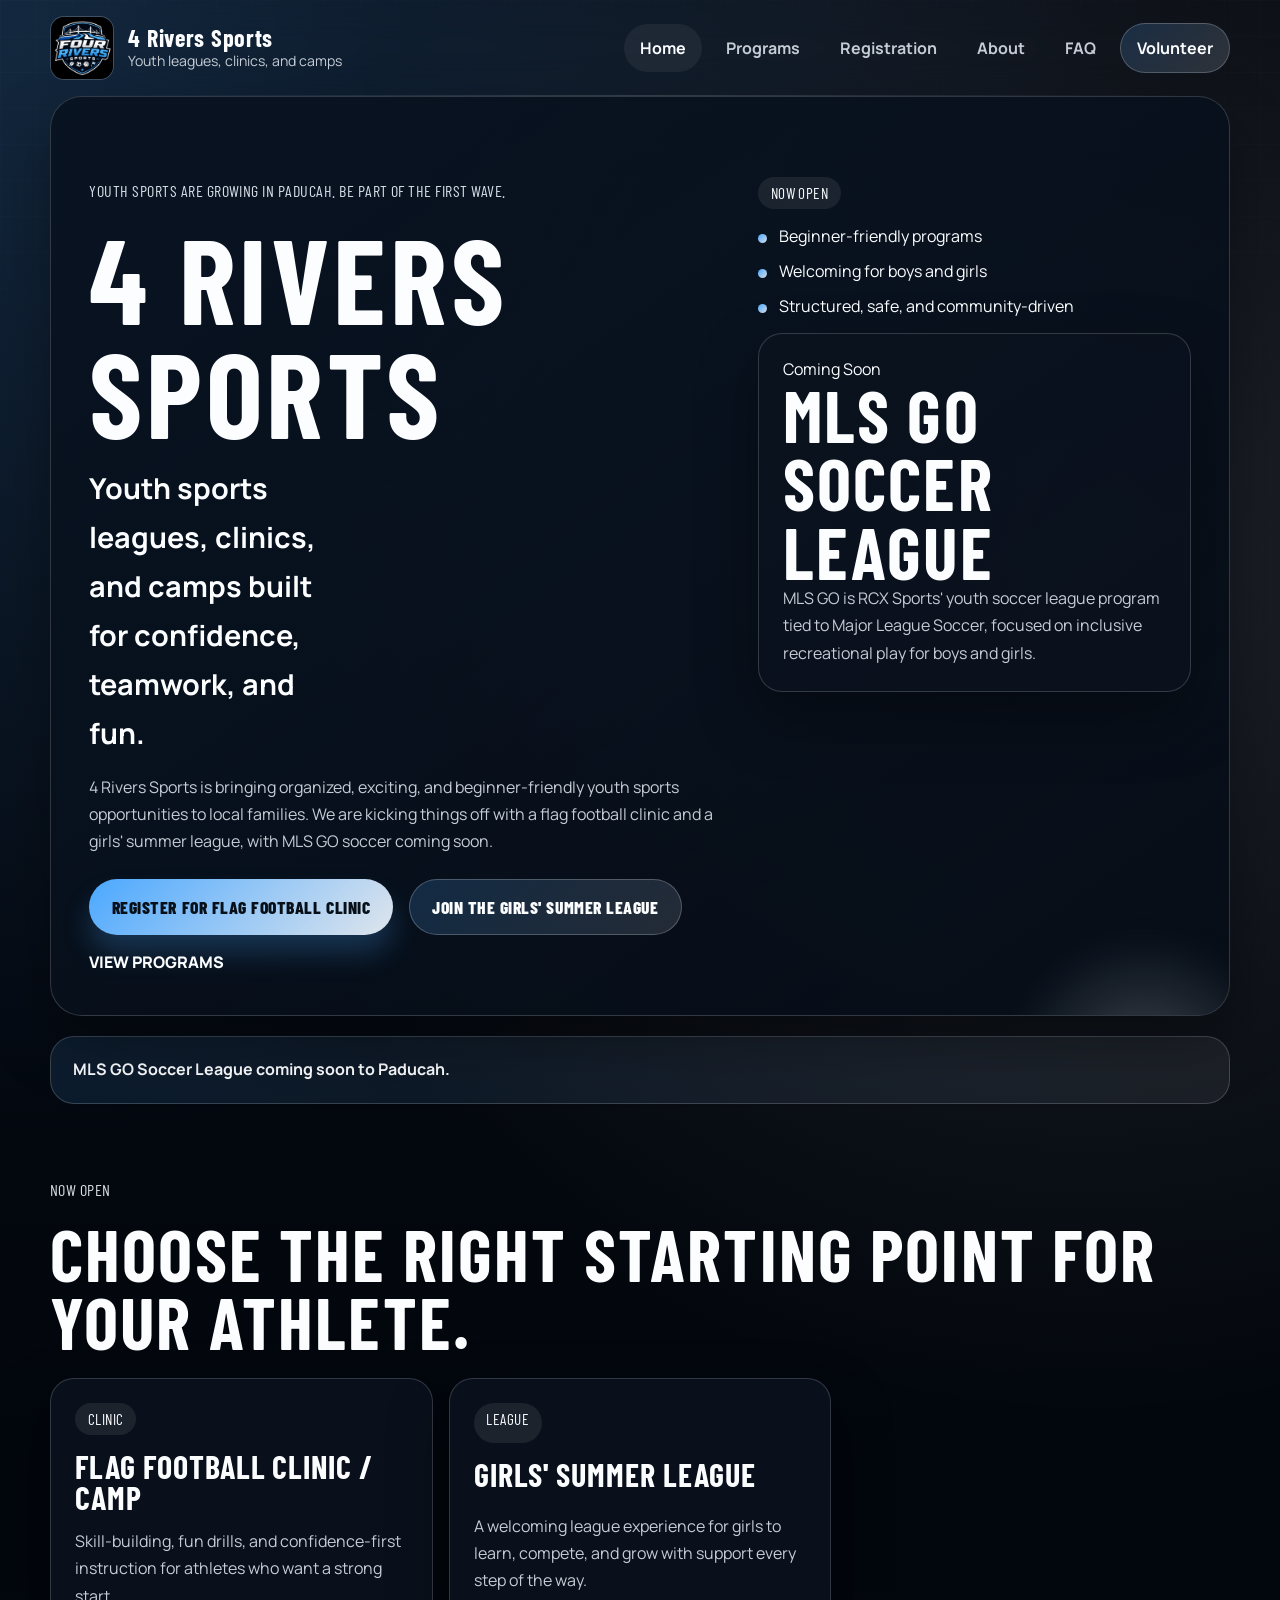
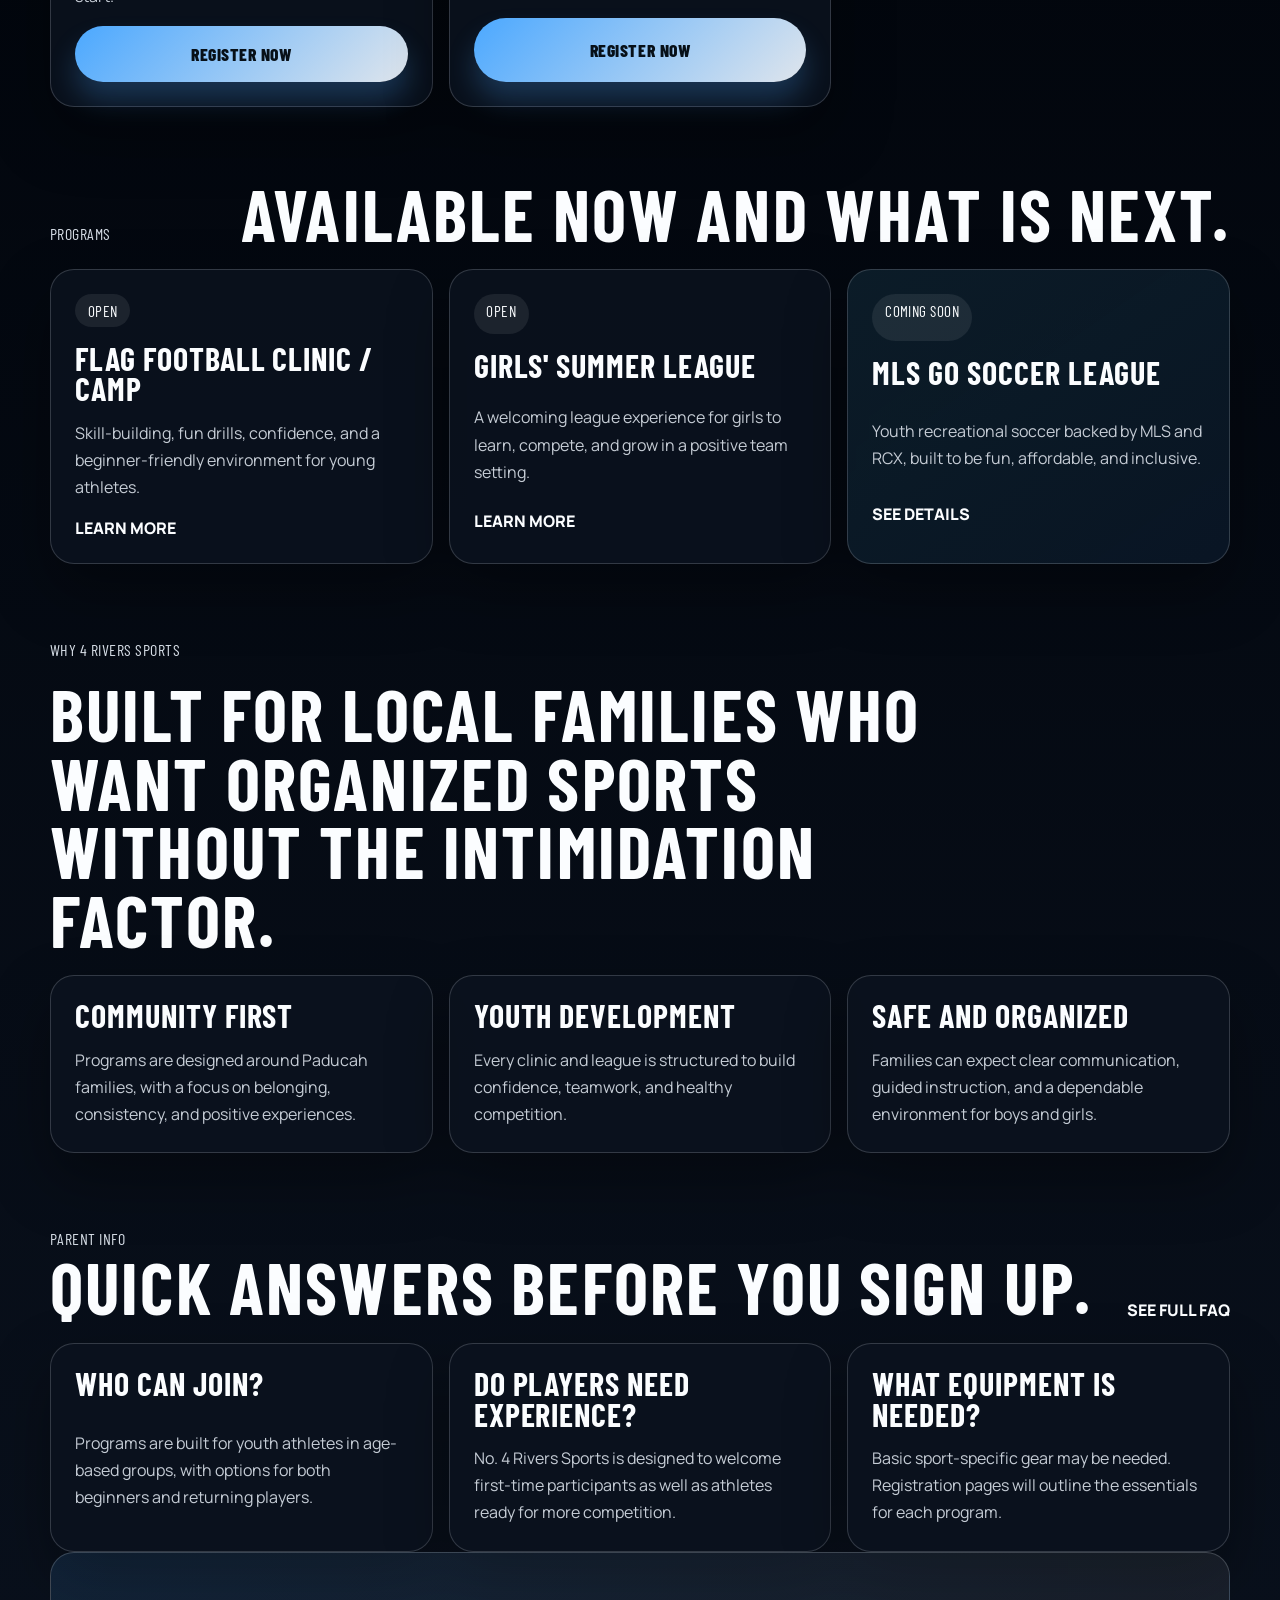
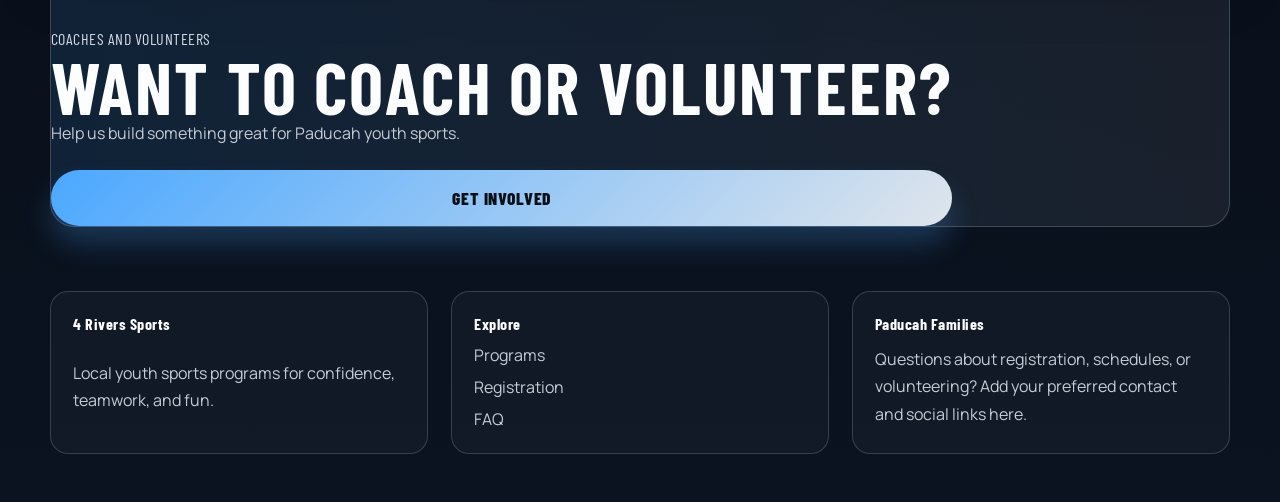
==== index.html @ c08216eb "Add initial website structure and styles for 4 Rivers Sports - Create styles.css for global styles a" ====
<!DOCTYPE html>
<html lang="en">
<head>
  <meta charset="UTF-8">
  <meta name="viewport" content="width=device-width, initial-scale=1.0">
  <title>4 Rivers Sports | Youth Leagues, Clinics, and Camps</title>
  <meta
    name="description"
    content="4 Rivers Sports offers beginner-friendly youth leagues, clinics, and camps focused on confidence, teamwork, and fun."
  >
  <link rel="preconnect" href="https://fonts.googleapis.com">
  <link rel="preconnect" href="https://fonts.gstatic.com" crossorigin>
  <link href="https://fonts.googleapis.com/css2?family=Barlow+Condensed:wght@600;700;800&family=Manrope:wght@400;500;600;700;800&display=swap" rel="stylesheet">
  <link rel="stylesheet" href="assets/styles.css">
</head>
<body>
  <div class="site-shell">
    <header class="site-header">
      <a class="brand" href="index.html">
        <span class="brand-mark">
          <img class="brand-logo" src="images/logo.png" alt="4 Rivers Sports logo">
        </span>
        <span class="brand-text">
          <strong>4 Rivers Sports</strong>
          <span>Youth leagues, clinics, and camps</span>
        </span>
      </a>
      <button class="menu-toggle" type="button" aria-expanded="false" aria-controls="site-nav">
        Menu
      </button>
      <nav class="site-nav" id="site-nav">
        <a href="index.html" aria-current="page">Home</a>
        <a href="programs.html">Programs</a>
        <a href="registration.html">Registration</a>
        <a href="about.html">About</a>
        <a href="faq.html">FAQ</a>
        <a href="volunteers.html" class="nav-cta">Volunteer</a>
      </nav>
    </header>

    <main>
      <section class="hero-section">
        <div class="hero-copy">
          <p class="eyebrow">Youth sports are growing in Paducah. Be part of the first wave.</p>
          <h1>4 Rivers Sports</h1>
          <p class="hero-lead">Youth sports leagues, clinics, and camps built for confidence, teamwork, and fun.</p>
          <p>
            4 Rivers Sports is bringing organized, exciting, and beginner-friendly youth sports opportunities to local families.
            We are kicking things off with a flag football clinic and a girls' summer league, with MLS GO soccer coming soon.
          </p>
          <div class="hero-actions">
            <a class="button button-primary" href="registration.html#flag-football">Register for Flag Football Clinic</a>
            <a class="button button-secondary" href="registration.html#girls-summer">Join the Girls' Summer League</a>
          </div>
          <a class="inline-link" href="programs.html">View Programs</a>
        </div>
        <div class="hero-panel">
          <div class="hero-badge">Now Open</div>
          <ul class="hero-points">
            <li>Beginner-friendly programs</li>
            <li>Welcoming for boys and girls</li>
            <li>Structured, safe, and community-driven</li>
          </ul>
          <div class="hero-card">
            <span>Coming Soon</span>
            <h2>MLS GO Soccer League</h2>
            <p>
              MLS GO is RCX Sports' youth soccer league program tied to Major League Soccer, focused on inclusive recreational play for boys and girls.
            </p>
          </div>
        </div>
      </section>

      <section class="announcement-strip">
        <p>MLS GO Soccer League coming soon to Paducah.</p>
      </section>

      <section class="section-block now-open-section">
        <div class="section-heading">
          <p class="eyebrow">Now Open</p>
          <h2>Choose the right starting point for your athlete.</h2>
        </div>
        <div class="registration-highlight-grid">
          <article class="highlight-card">
            <span class="card-tag">Clinic</span>
            <h3>Flag Football Clinic / Camp</h3>
            <p>Skill-building, fun drills, and confidence-first instruction for athletes who want a strong start.</p>
            <a class="button button-primary" href="registration.html#flag-football">Register Now</a>
          </article>
          <article class="highlight-card">
            <span class="card-tag">League</span>
            <h3>Girls' Summer League</h3>
            <p>A welcoming league experience for girls to learn, compete, and grow with support every step of the way.</p>
            <a class="button button-primary" href="registration.html#girls-summer">Register Now</a>
          </article>
        </div>
      </section>

      <section class="section-block">
        <div class="section-heading">
          <p class="eyebrow">Programs</p>
          <h2>Available now and what is next.</h2>
        </div>
        <div class="program-grid">
          <article class="program-card">
            <span class="card-tag">Open</span>
            <h3>Flag Football Clinic / Camp</h3>
            <p>Skill-building, fun drills, confidence, and a beginner-friendly environment for young athletes.</p>
            <a class="inline-link" href="programs.html#flag-football-program">Learn more</a>
          </article>
          <article class="program-card">
            <span class="card-tag">Open</span>
            <h3>Girls' Summer League</h3>
            <p>A welcoming league experience for girls to learn, compete, and grow in a positive team setting.</p>
            <a class="inline-link" href="programs.html#girls-summer-program">Learn more</a>
          </article>
          <article class="program-card soon-card">
            <span class="card-tag">Coming Soon</span>
            <h3>MLS GO Soccer League</h3>
            <p>Youth recreational soccer backed by MLS and RCX, built to be fun, affordable, and inclusive.</p>
            <a class="inline-link" href="programs.html#mls-go-program">See details</a>
          </article>
        </div>
      </section>

      <section class="section-block why-section">
        <div class="section-heading narrow">
          <p class="eyebrow">Why 4 Rivers Sports</p>
          <h2>Built for local families who want organized sports without the intimidation factor.</h2>
        </div>
        <div class="why-grid">
          <article>
            <h3>Community First</h3>
            <p>Programs are designed around Paducah families, with a focus on belonging, consistency, and positive experiences.</p>
          </article>
          <article>
            <h3>Youth Development</h3>
            <p>Every clinic and league is structured to build confidence, teamwork, and healthy competition.</p>
          </article>
          <article>
            <h3>Safe and Organized</h3>
            <p>Families can expect clear communication, guided instruction, and a dependable environment for boys and girls.</p>
          </article>
        </div>
      </section>

      <section class="section-block faq-preview-section">
        <div class="section-heading split-heading">
          <div>
            <p class="eyebrow">Parent Info</p>
            <h2>Quick answers before you sign up.</h2>
          </div>
          <a class="inline-link" href="faq.html">See full FAQ</a>
        </div>
        <div class="faq-preview-grid">
          <article>
            <h3>Who can join?</h3>
            <p>Programs are built for youth athletes in age-based groups, with options for both beginners and returning players.</p>
          </article>
          <article>
            <h3>Do players need experience?</h3>
            <p>No. 4 Rivers Sports is designed to welcome first-time participants as well as athletes ready for more competition.</p>
          </article>
          <article>
            <h3>What equipment is needed?</h3>
            <p>Basic sport-specific gear may be needed. Registration pages will outline the essentials for each program.</p>
          </article>
        </div>
      </section>

      <section class="section-block volunteer-banner">
        <div>
          <p class="eyebrow">Coaches and Volunteers</p>
          <h2>Want to coach or volunteer?</h2>
          <p>Help us build something great for Paducah youth sports.</p>
        </div>
        <a class="button button-primary" href="volunteers.html">Get Involved</a>
      </section>
    </main>

    <footer class="site-footer">
      <div>
        <strong>4 Rivers Sports</strong>
        <p>Local youth sports programs for confidence, teamwork, and fun.</p>
      </div>
      <div>
        <strong>Explore</strong>
        <a href="programs.html">Programs</a>
        <a href="registration.html">Registration</a>
        <a href="faq.html">FAQ</a>
      </div>
      <div>
        <strong>Paducah Families</strong>
        <p>Questions about registration, schedules, or volunteering? Add your preferred contact and social links here.</p>
      </div>
    </footer>
  </div>

  <script src="assets/script.js"></script>
</body>
</html>
---- assets/styles.css ----
:root {
  --bg: #02060d;
  --surface: #09111d;
  --surface-strong: #132237;
  --surface-soft: rgba(12, 19, 31, 0.82);
  --line: rgba(194, 201, 209, 0.22);
  --text: #fbfdff;
  --muted: #c5ccd5;
  --accent-silver: #d6dde6;
  --accent-blue: #4ba8ff;
  --accent-blue-deep: #1e5fa8;
  --shadow: 0 26px 60px rgba(0, 0, 0, 0.35);
  --radius-xl: 32px;
  --radius-lg: 24px;
  --radius-md: 18px;
  --content-width: 1180px;
}

* {
  box-sizing: border-box;
}

html {
  scroll-behavior: smooth;
}

body {
  margin: 0;
  min-height: 100vh;
  font-family: "Manrope", sans-serif;
  color: var(--text);
  background:
    radial-gradient(circle at top left, rgba(75, 168, 255, 0.2), transparent 30%),
    radial-gradient(circle at 85% 15%, rgba(214, 221, 230, 0.12), transparent 26%),
    linear-gradient(180deg, #05080f 0%, #02060d 42%, #0b1320 100%);
}

body::before {
  content: "";
  position: fixed;
  inset: 0;
  background-image:
    linear-gradient(rgba(255, 255, 255, 0.03) 1px, transparent 1px),
    linear-gradient(90deg, rgba(255, 255, 255, 0.03) 1px, transparent 1px);
  background-size: 36px 36px;
  -webkit-mask-image: linear-gradient(180deg, rgba(0, 0, 0, 0.5), transparent 75%);
  mask-image: linear-gradient(180deg, rgba(0, 0, 0, 0.5), transparent 75%);
  pointer-events: none;
}

a {
  color: inherit;
  text-decoration: none;
}

p {
  margin: 0;
  line-height: 1.7;
  color: var(--muted);
}

h1,
h2,
h3,
strong,
.button,
.brand-text strong,
.card-tag,
.hero-badge,
.eyebrow {
  font-family: "Barlow Condensed", sans-serif;
  letter-spacing: 0.03em;
}

h1,
h2,
h3 {
  margin: 0;
  color: var(--text);
  line-height: 0.95;
  text-transform: uppercase;
}

h1 {
  font-size: clamp(4rem, 12vw, 7.5rem);
}

h2 {
  font-size: clamp(2.4rem, 6vw, 4.5rem);
}

h3 {
  font-size: clamp(1.5rem, 4vw, 2rem);
}

ul {
  margin: 0;
  padding: 0;
  list-style: none;
}

dl,
dt,
dd {
  margin: 0;
}

.site-shell {
  position: relative;
  width: min(calc(100% - 2rem), var(--content-width));
  margin: 0 auto;
  padding-bottom: 2rem;
}

.site-header {
  position: sticky;
  top: 0;
  z-index: 10;
  display: flex;
  align-items: center;
  justify-content: space-between;
  gap: 1rem;
  padding: 1rem 0;
  -webkit-backdrop-filter: blur(18px);
  backdrop-filter: blur(18px);
}

.site-header::after {
  content: "";
  position: absolute;
  inset: auto 0 0;
  height: 1px;
  background: linear-gradient(90deg, transparent, rgba(255, 255, 255, 0.15), transparent);
}

.brand {
  display: inline-flex;
  align-items: center;
  gap: 0.9rem;
  min-width: 0;
}

.brand-mark {
  display: grid;
  place-items: center;
  width: 4rem;
  height: 4rem;
  flex: 0 0 auto;
  border-radius: 14px;
  overflow: hidden;
  background: rgba(255, 255, 255, 0.04);
  border: 1px solid rgba(194, 201, 209, 0.22);
}

.brand-logo {
  display: block;
  width: 100%;
  height: 100%;
  object-fit: contain;
}

.brand-text {
  display: grid;
  gap: 0.1rem;
}

.brand-text strong {
  font-size: 1.5rem;
  line-height: 1;
}

.brand-text span {
  color: var(--muted);
  font-size: 0.88rem;
}

.site-nav {
  display: flex;
  align-items: center;
  gap: 0.5rem;
  flex-wrap: wrap;
  justify-content: flex-end;
}

.site-nav a {
  padding: 0.8rem 1rem;
  border-radius: 999px;
  color: var(--muted);
  font-weight: 700;
  transition: background-color 180ms ease, color 180ms ease, transform 180ms ease;
}

.site-nav a:hover,
.site-nav a[aria-current="page"] {
  color: var(--text);
  background: rgba(255, 255, 255, 0.06);
}

.site-nav .nav-cta {
  background: linear-gradient(135deg, rgba(75, 168, 255, 0.18), rgba(214, 221, 230, 0.16));
  color: var(--text);
  border: 1px solid rgba(214, 221, 230, 0.26);
}

.menu-toggle {
  display: none;
  border: 1px solid var(--line);
  border-radius: 999px;
  background: rgba(255, 255, 255, 0.04);
  color: var(--text);
  padding: 0.85rem 1rem;
  font: inherit;
  font-weight: 700;
}

.hero-section,
.page-hero {
  position: relative;
  overflow: hidden;
  border: 1px solid var(--line);
  border-radius: var(--radius-xl);
  background: linear-gradient(145deg, rgba(9, 19, 33, 0.96), rgba(6, 13, 23, 0.88));
  box-shadow: var(--shadow);
}

.hero-section {
  display: grid;
  gap: 2rem;
  padding: 4rem 1.6rem 2rem;
}

.hero-section::after,
.page-hero::after {
  content: "";
  position: absolute;
  inset: auto -5% -22% auto;
  width: 18rem;
  height: 18rem;
  border-radius: 999px;
  background: radial-gradient(circle, rgba(214, 221, 230, 0.28), transparent 68%);
  filter: blur(16px);
}

.hero-copy,
.hero-panel,
.page-hero {
  position: relative;
  z-index: 1;
}

.hero-copy {
  display: grid;
  gap: 1rem;
}

.hero-lead {
  max-width: 12ch;
  font-size: clamp(1.25rem, 3.2vw, 1.8rem);
  font-weight: 700;
  color: var(--text);
}

.eyebrow {
  color: var(--accent-silver);
  font-size: 1rem;
  text-transform: uppercase;
}

.hero-actions,
.section-heading,
.registration-header,
.support-strip,
.volunteer-banner,
.split-heading {
  display: flex;
  gap: 1rem;
}

.hero-actions {
  flex-wrap: wrap;
  margin-top: 0.5rem;
}

.button {
  display: inline-flex;
  align-items: center;
  justify-content: center;
  gap: 0.45rem;
  min-height: 3.5rem;
  padding: 0.9rem 1.4rem;
  border-radius: 999px;
  font-size: 1.1rem;
  font-weight: 800;
  text-transform: uppercase;
  transition: transform 180ms ease, box-shadow 180ms ease, background-color 180ms ease;
}

.button:hover {
  transform: translateY(-2px);
}

.button-primary {
  background: linear-gradient(135deg, var(--accent-blue), #dfe5ec);
  color: #071018;
  box-shadow: 0 18px 28px rgba(75, 168, 255, 0.24);
}

.button-secondary {
  background: linear-gradient(135deg, rgba(75, 168, 255, 0.18), rgba(214, 221, 230, 0.14));
  border: 1px solid rgba(194, 201, 209, 0.3);
  color: var(--text);
}

.inline-link {
  width: fit-content;
  color: var(--text);
  font-weight: 800;
  text-transform: uppercase;
}

.inline-link:hover {
  color: var(--accent-silver);
}

.hero-panel {
  display: grid;
  gap: 1rem;
  align-content: start;
}

.hero-badge,
.card-tag {
  width: fit-content;
  padding: 0.45rem 0.8rem;
  border-radius: 999px;
  background: rgba(255, 255, 255, 0.08);
  color: var(--text);
  font-size: 0.95rem;
  text-transform: uppercase;
}

.hero-points,
.feature-list {
  display: grid;
  gap: 0.8rem;
}

.hero-points li,
.feature-list li {
  position: relative;
  padding-left: 1.3rem;
  color: var(--text);
}

.hero-points li::before,
.feature-list li::before {
  content: "";
  position: absolute;
  left: 0;
  top: 0.55rem;
  width: 0.55rem;
  height: 0.55rem;
  border-radius: 999px;
  background: linear-gradient(135deg, var(--accent-blue), var(--accent-silver));
}

.hero-card,
.program-card,
.highlight-card,
.program-detail-card,
.registration-card,
.faq-item,
.story-grid article,
.why-grid article,
.faq-preview-grid article {
  border: 1px solid var(--line);
  border-radius: var(--radius-lg);
  background: var(--surface-soft);
  box-shadow: var(--shadow);
}

.hero-card,
.program-card,
.highlight-card,
.program-detail-card,
.registration-card,
.faq-item,
.story-grid article,
.why-grid article,
.faq-preview-grid article {
  padding: 1.5rem;
}

.announcement-strip,
.support-strip,
.volunteer-banner {
  align-items: center;
  justify-content: space-between;
  border: 1px solid rgba(194, 201, 209, 0.24);
  border-radius: var(--radius-lg);
  padding: 1.2rem 1.4rem;
  background: linear-gradient(90deg, rgba(75, 168, 255, 0.12), rgba(214, 221, 230, 0.08));
}

.announcement-strip {
  margin-top: 1.25rem;
}

.announcement-strip p {
  color: var(--text);
  font-weight: 700;
}

.section-block {
  display: grid;
  gap: 1.4rem;
  padding: 4.5rem 0 0;
}

.section-heading {
  align-items: end;
  justify-content: space-between;
  flex-wrap: wrap;
}

.section-heading.narrow {
  max-width: 60rem;
}

.program-grid,
.registration-highlight-grid,
.why-grid,
.faq-preview-grid,
.story-grid,
.program-detail-grid,
.registration-grid {
  display: grid;
  gap: 1rem;
}

.program-card,
.highlight-card,
.program-detail-card,
.registration-card,
.story-grid article,
.why-grid article,
.faq-preview-grid article {
  display: grid;
  gap: 1rem;
}

.soon-card {
  background: linear-gradient(145deg, rgba(12, 30, 42, 0.92), rgba(11, 24, 40, 0.82));
}

.page-hero {
  display: grid;
  gap: 1rem;
  padding: 3.4rem 1.5rem 2.2rem;
  margin-top: 1rem;
}

.faq-list {
  display: grid;
  gap: 1rem;
  padding-top: 2rem;
}

.faq-item {
  display: grid;
  gap: 0.8rem;
}

.registration-card dl {
  display: grid;
  gap: 1rem;
}

.registration-card dl div {
  padding-bottom: 1rem;
  border-bottom: 1px solid rgba(255, 255, 255, 0.08);
}

.registration-card dl div:last-child {
  padding-bottom: 0;
  border-bottom: 0;
}

.registration-card dt {
  margin-bottom: 0.25rem;
  color: var(--accent-silver);
  font-family: "Barlow Condensed", sans-serif;
  font-size: 1rem;
  text-transform: uppercase;
}

.registration-card dd {
  color: var(--text);
}

.site-footer {
  display: grid;
  gap: 1.4rem;
  padding: 4rem 0 1rem;
}

.site-footer > div {
  display: grid;
  gap: 0.65rem;
  padding: 1.4rem;
  border: 1px solid var(--line);
  border-radius: var(--radius-md);
  background: rgba(255, 255, 255, 0.03);
}

.site-footer a {
  color: var(--muted);
}

.site-footer a:hover {
  color: var(--text);
}

.inner-page-shell .site-footer {
  padding-top: 2.5rem;
}

@media (min-width: 720px) {
  .site-shell {
    width: min(calc(100% - 3rem), var(--content-width));
  }

  .hero-section {
    grid-template-columns: minmax(0, 1.25fr) minmax(20rem, 0.85fr);
    align-items: stretch;
    padding: 5rem 2.4rem 2.6rem;
  }

  .program-grid,
  .registration-highlight-grid,
  .why-grid,
  .faq-preview-grid,
  .story-grid,
  .program-detail-grid,
  .registration-grid,
  .site-footer {
    grid-template-columns: repeat(2, minmax(0, 1fr));
  }
}

@media (min-width: 1000px) {
  .program-grid,
  .registration-highlight-grid,
  .why-grid,
  .faq-preview-grid,
  .site-footer {
    grid-template-columns: repeat(3, minmax(0, 1fr));
  }

  .program-detail-grid,
  .registration-grid {
    grid-template-columns: repeat(3, minmax(0, 1fr));
  }

  .story-grid {
    grid-template-columns: repeat(2, minmax(0, 1fr));
  }
}

@media (max-width: 799px) {
  .menu-toggle {
    display: inline-flex;
    align-items: center;
    justify-content: center;
  }

  .site-nav {
    position: absolute;
    top: calc(100% + 0.8rem);
    right: 0;
    left: 0;
    display: none;
    flex-direction: column;
    align-items: stretch;
    padding: 0.8rem;
    border: 1px solid var(--line);
    border-radius: 24px;
    background: rgba(7, 15, 24, 0.98);
    box-shadow: var(--shadow);
  }

  .site-nav.is-open {
    display: flex;
  }

  .site-nav a {
    width: 100%;
  }
}

@media (prefers-reduced-motion: no-preference) {
  .hero-copy,
  .hero-panel,
  .section-block,
  .page-hero,
  .program-card,
  .highlight-card,
  .program-detail-card,
  .registration-card,
  .faq-item,
  .story-grid article,
  .why-grid article,
  .faq-preview-grid article,
  .site-footer > div {
    animation: rise-in 700ms ease both;
  }

  .hero-panel {
    animation-delay: 120ms;
  }

  .section-block:nth-of-type(2),
  .site-footer > div:nth-child(2) {
    animation-delay: 140ms;
  }

  .section-block:nth-of-type(3),
  .site-footer > div:nth-child(3) {
    animation-delay: 220ms;
  }
}

@keyframes rise-in {
  from {
    opacity: 0;
    transform: translateY(18px);
  }

  to {
    opacity: 1;
    transform: translateY(0);
  }
}
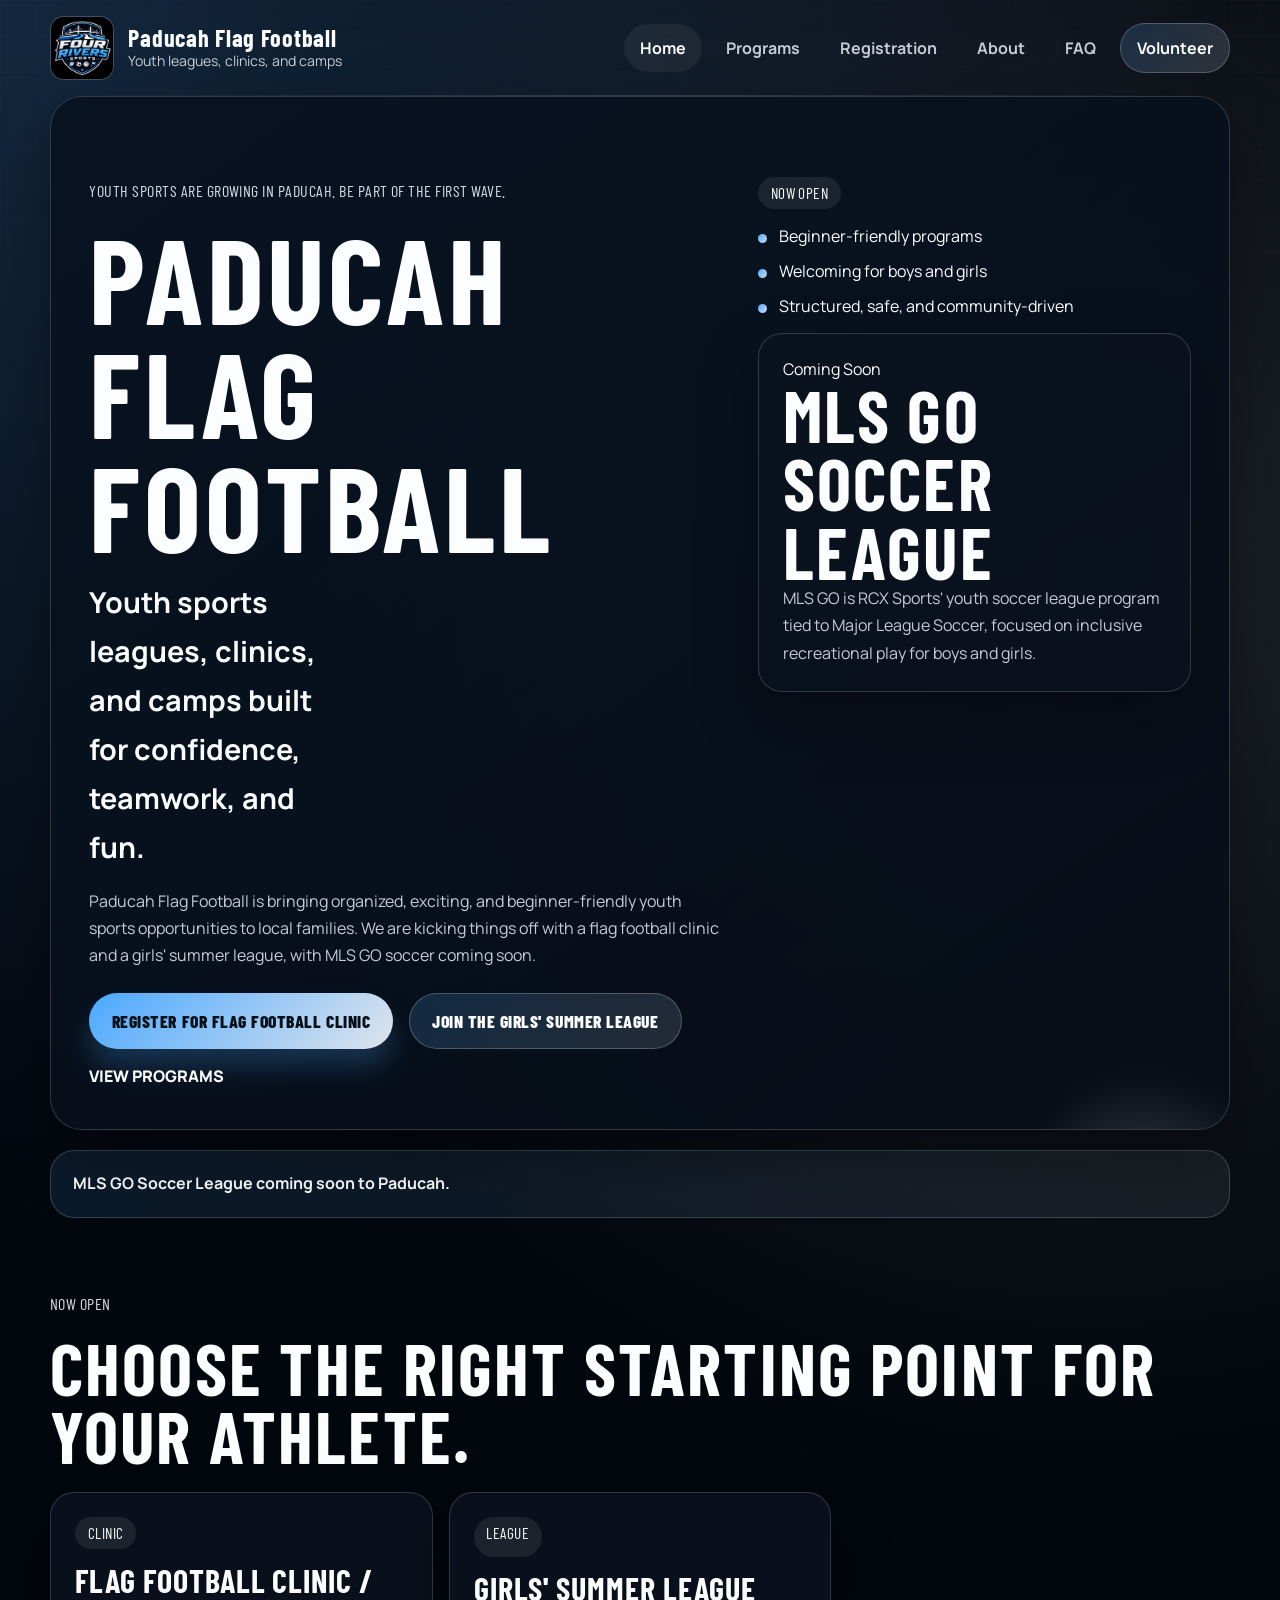
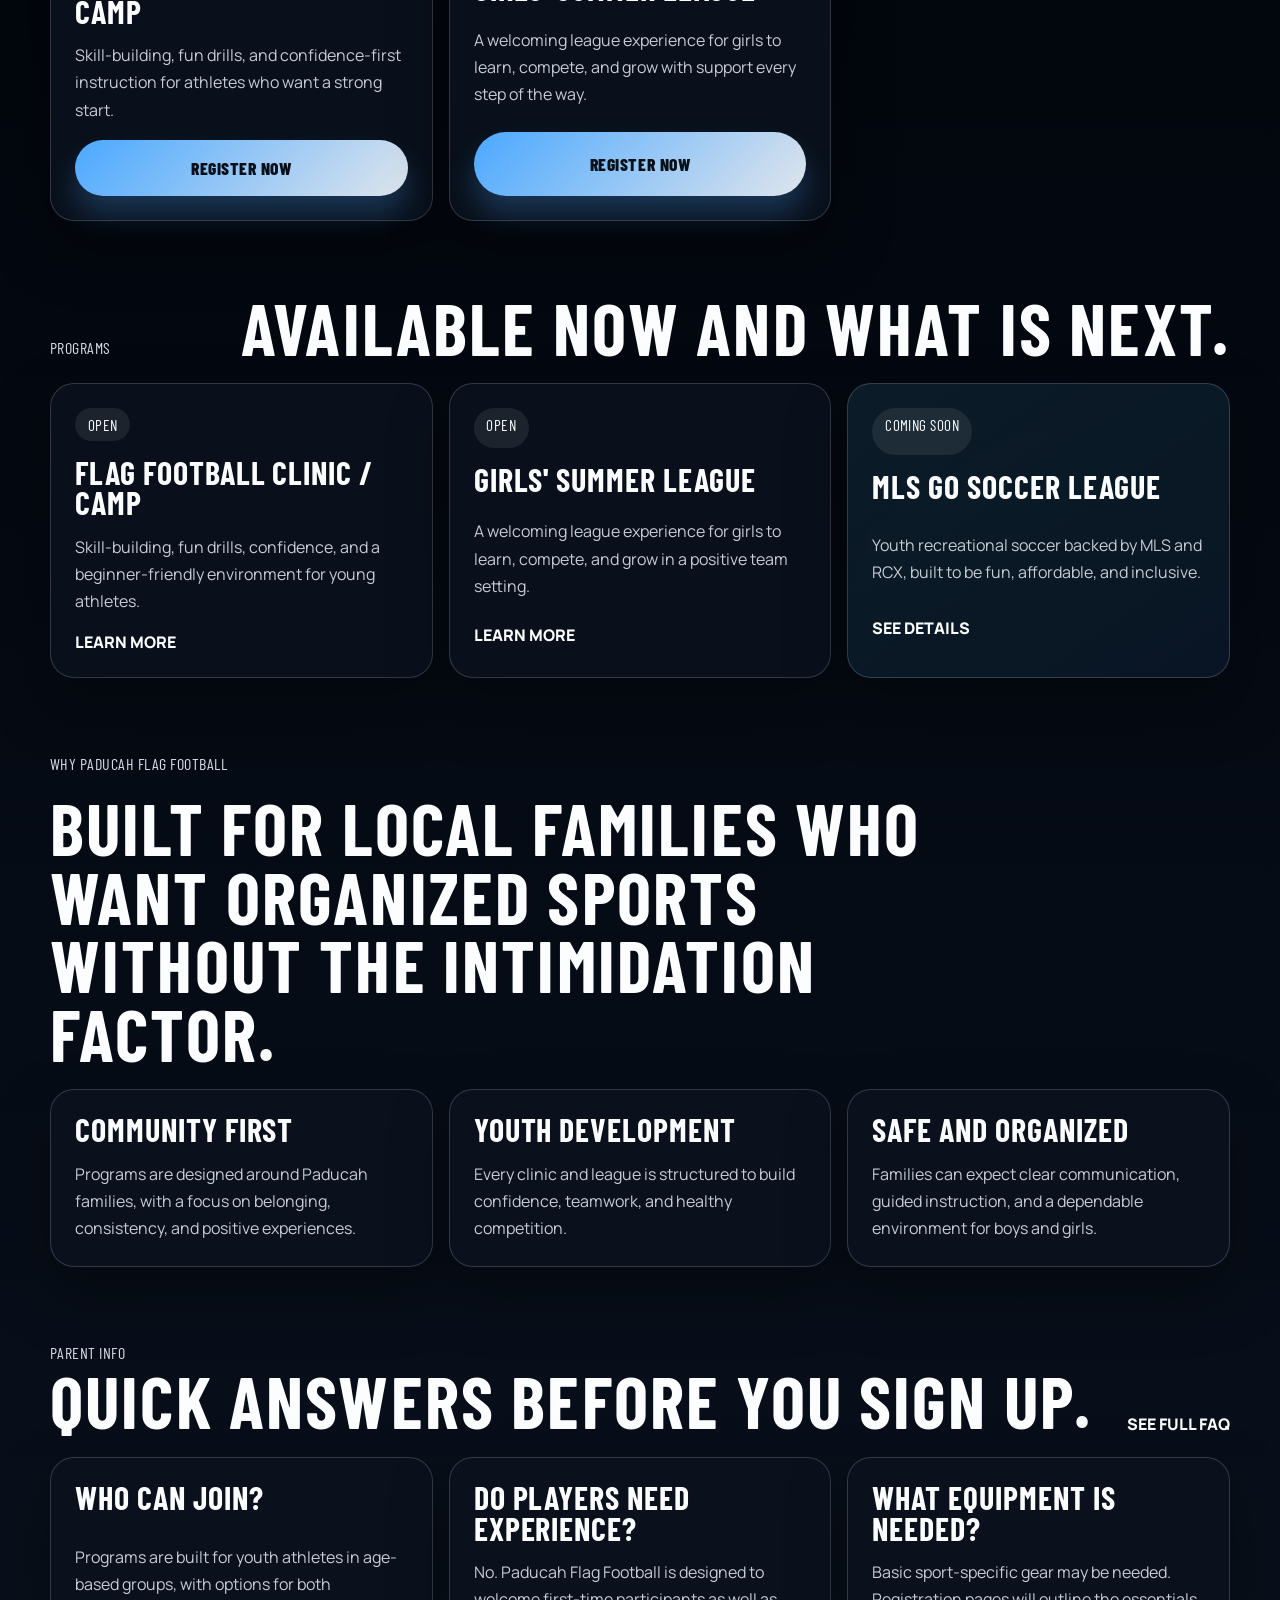
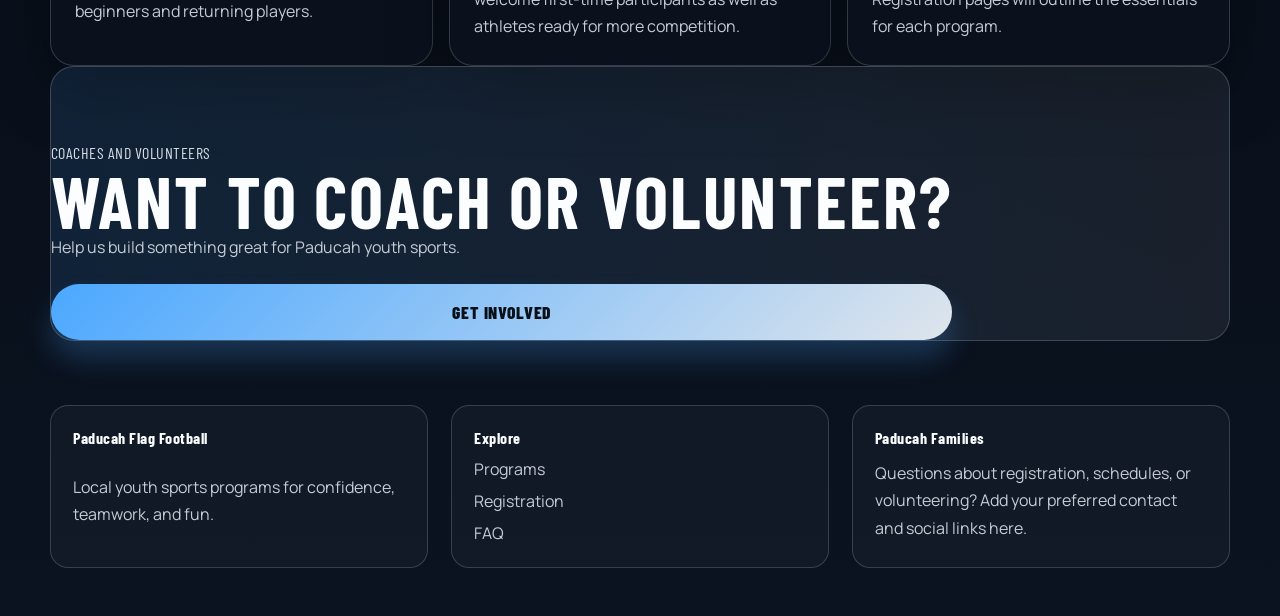
==== commit bf068c51: "Update branding from 4 Rivers Sports to Paducah Flag Football across multiple HTML files" ====
--- a/index.html
+++ b/index.html
@@ -3,10 +3,10 @@
 <head>
   <meta charset="UTF-8">
   <meta name="viewport" content="width=device-width, initial-scale=1.0">
-  <title>4 Rivers Sports | Youth Leagues, Clinics, and Camps</title>
+  <title>Paducah Flag Football | Youth Leagues, Clinics, and Camps</title>
   <meta
     name="description"
-    content="4 Rivers Sports offers beginner-friendly youth leagues, clinics, and camps focused on confidence, teamwork, and fun."
+    content="Paducah Flag Football offers beginner-friendly youth leagues, clinics, and camps focused on confidence, teamwork, and fun."
   >
   <link rel="preconnect" href="https://fonts.googleapis.com">
   <link rel="preconnect" href="https://fonts.gstatic.com" crossorigin>
@@ -18,10 +18,10 @@
     <header class="site-header">
       <a class="brand" href="index.html">
         <span class="brand-mark">
-          <img class="brand-logo" src="images/logo.png" alt="4 Rivers Sports logo">
+          <img class="brand-logo" src="images/logo.png" alt="Paducah Flag Football logo">
         </span>
         <span class="brand-text">
-          <strong>4 Rivers Sports</strong>
+          <strong>Paducah Flag Football</strong>
           <span>Youth leagues, clinics, and camps</span>
         </span>
       </a>
@@ -42,10 +42,10 @@
       <section class="hero-section">
         <div class="hero-copy">
           <p class="eyebrow">Youth sports are growing in Paducah. Be part of the first wave.</p>
-          <h1>4 Rivers Sports</h1>
+          <h1>Paducah Flag Football</h1>
           <p class="hero-lead">Youth sports leagues, clinics, and camps built for confidence, teamwork, and fun.</p>
           <p>
-            4 Rivers Sports is bringing organized, exciting, and beginner-friendly youth sports opportunities to local families.
+            Paducah Flag Football is bringing organized, exciting, and beginner-friendly youth sports opportunities to local families.
             We are kicking things off with a flag football clinic and a girls' summer league, with MLS GO soccer coming soon.
           </p>
           <div class="hero-actions">
@@ -125,7 +125,7 @@
 
       <section class="section-block why-section">
         <div class="section-heading narrow">
-          <p class="eyebrow">Why 4 Rivers Sports</p>
+          <p class="eyebrow">Why Paducah Flag Football</p>
           <h2>Built for local families who want organized sports without the intimidation factor.</h2>
         </div>
         <div class="why-grid">
@@ -159,7 +159,7 @@
           </article>
           <article>
             <h3>Do players need experience?</h3>
-            <p>No. 4 Rivers Sports is designed to welcome first-time participants as well as athletes ready for more competition.</p>
+            <p>No. Paducah Flag Football is designed to welcome first-time participants as well as athletes ready for more competition.</p>
           </article>
           <article>
             <h3>What equipment is needed?</h3>
@@ -180,7 +180,7 @@
 
     <footer class="site-footer">
       <div>
-        <strong>4 Rivers Sports</strong>
+        <strong>Paducah Flag Football</strong>
         <p>Local youth sports programs for confidence, teamwork, and fun.</p>
       </div>
       <div>
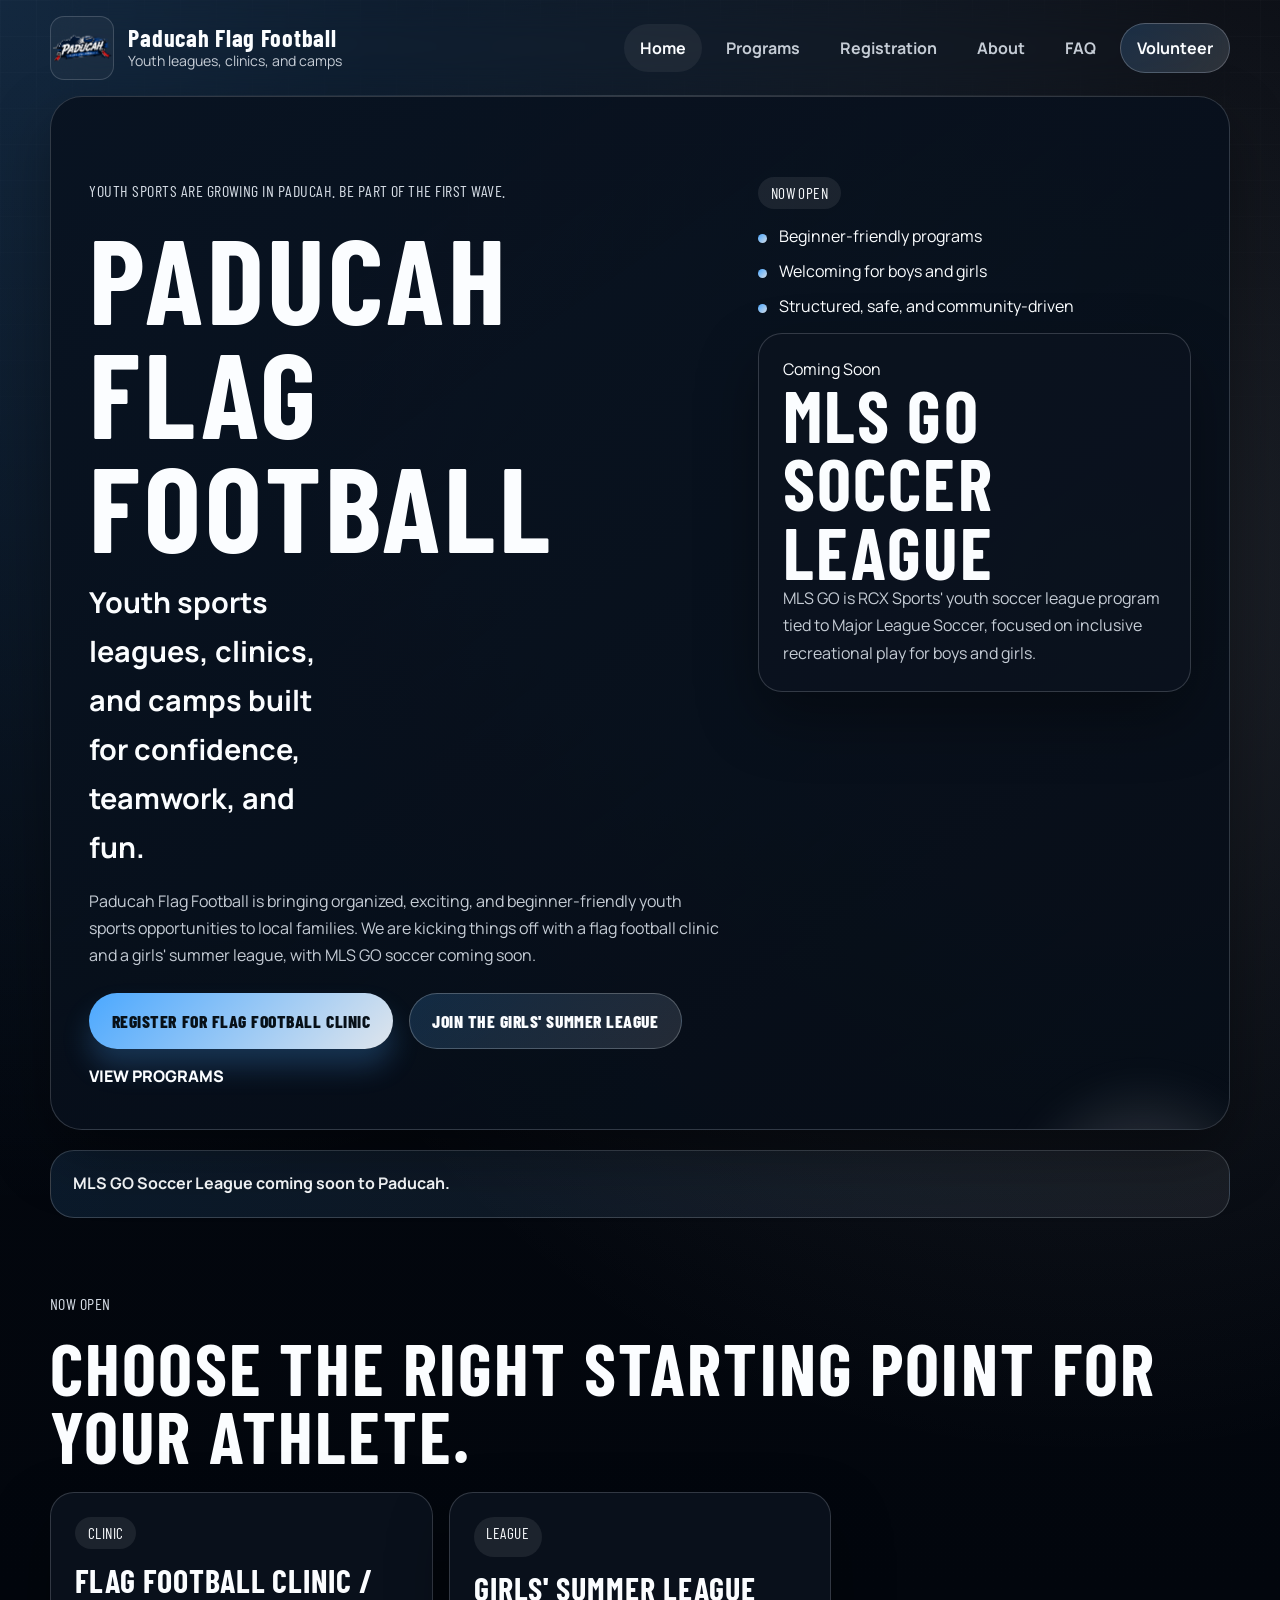
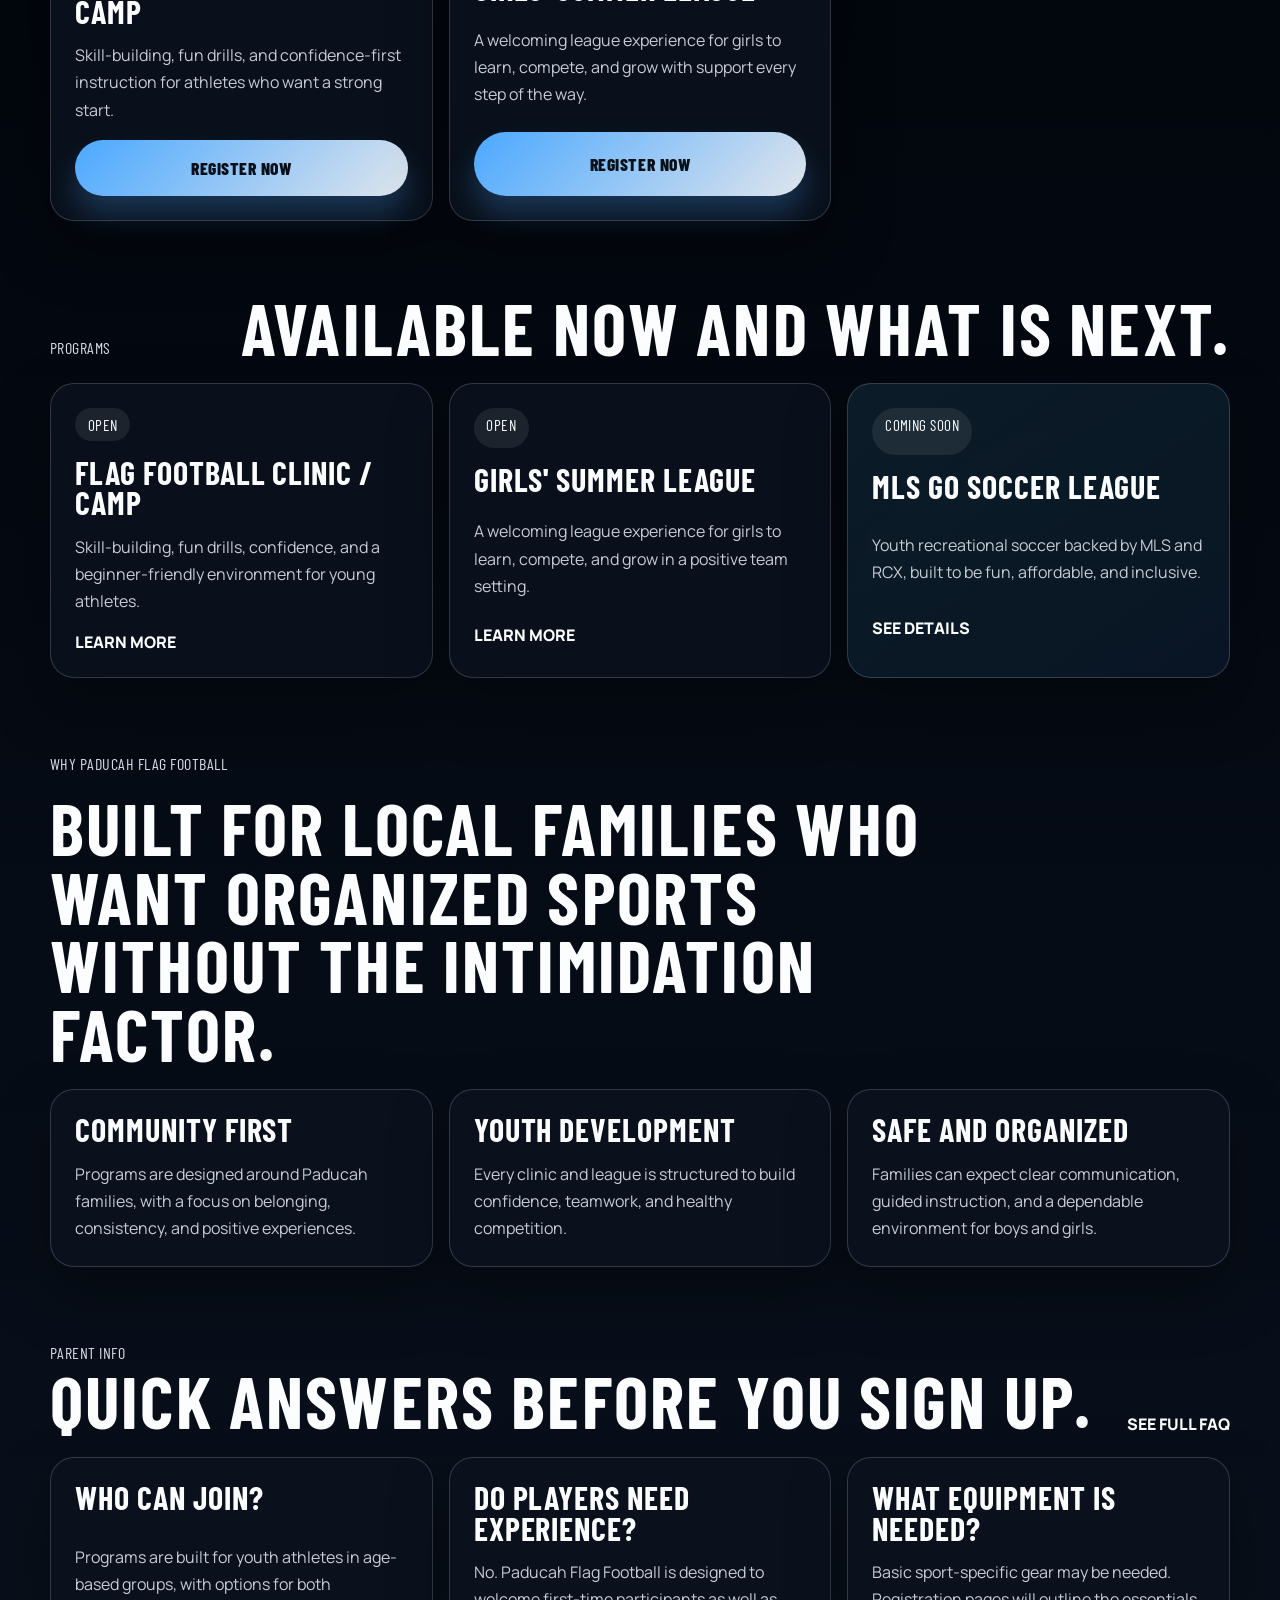
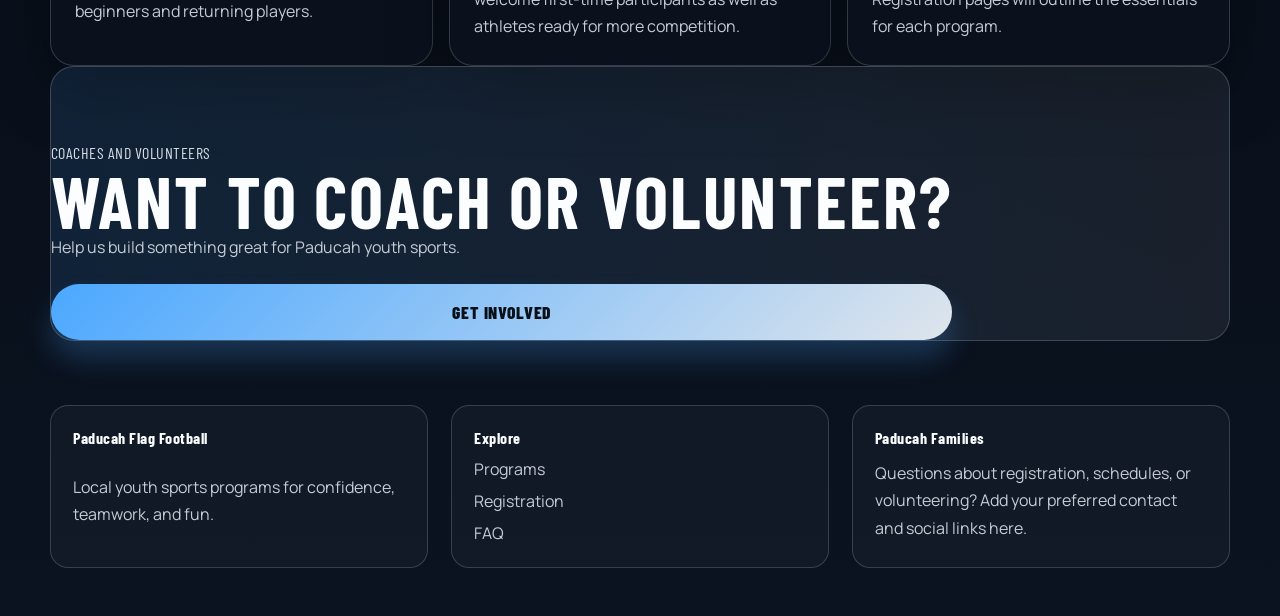
==== commit ff088036: "Replace logo image with new file across multiple HTML pages" ====
--- a/index.html
+++ b/index.html
@@ -18,7 +18,7 @@
     <header class="site-header">
       <a class="brand" href="index.html">
         <span class="brand-mark">
-          <img class="brand-logo" src="images/logo.png" alt="Paducah Flag Football logo">
+          <img class="brand-logo" src="images/pffLogo.png" alt="Paducah Flag Football logo">
         </span>
         <span class="brand-text">
           <strong>Paducah Flag Football</strong>
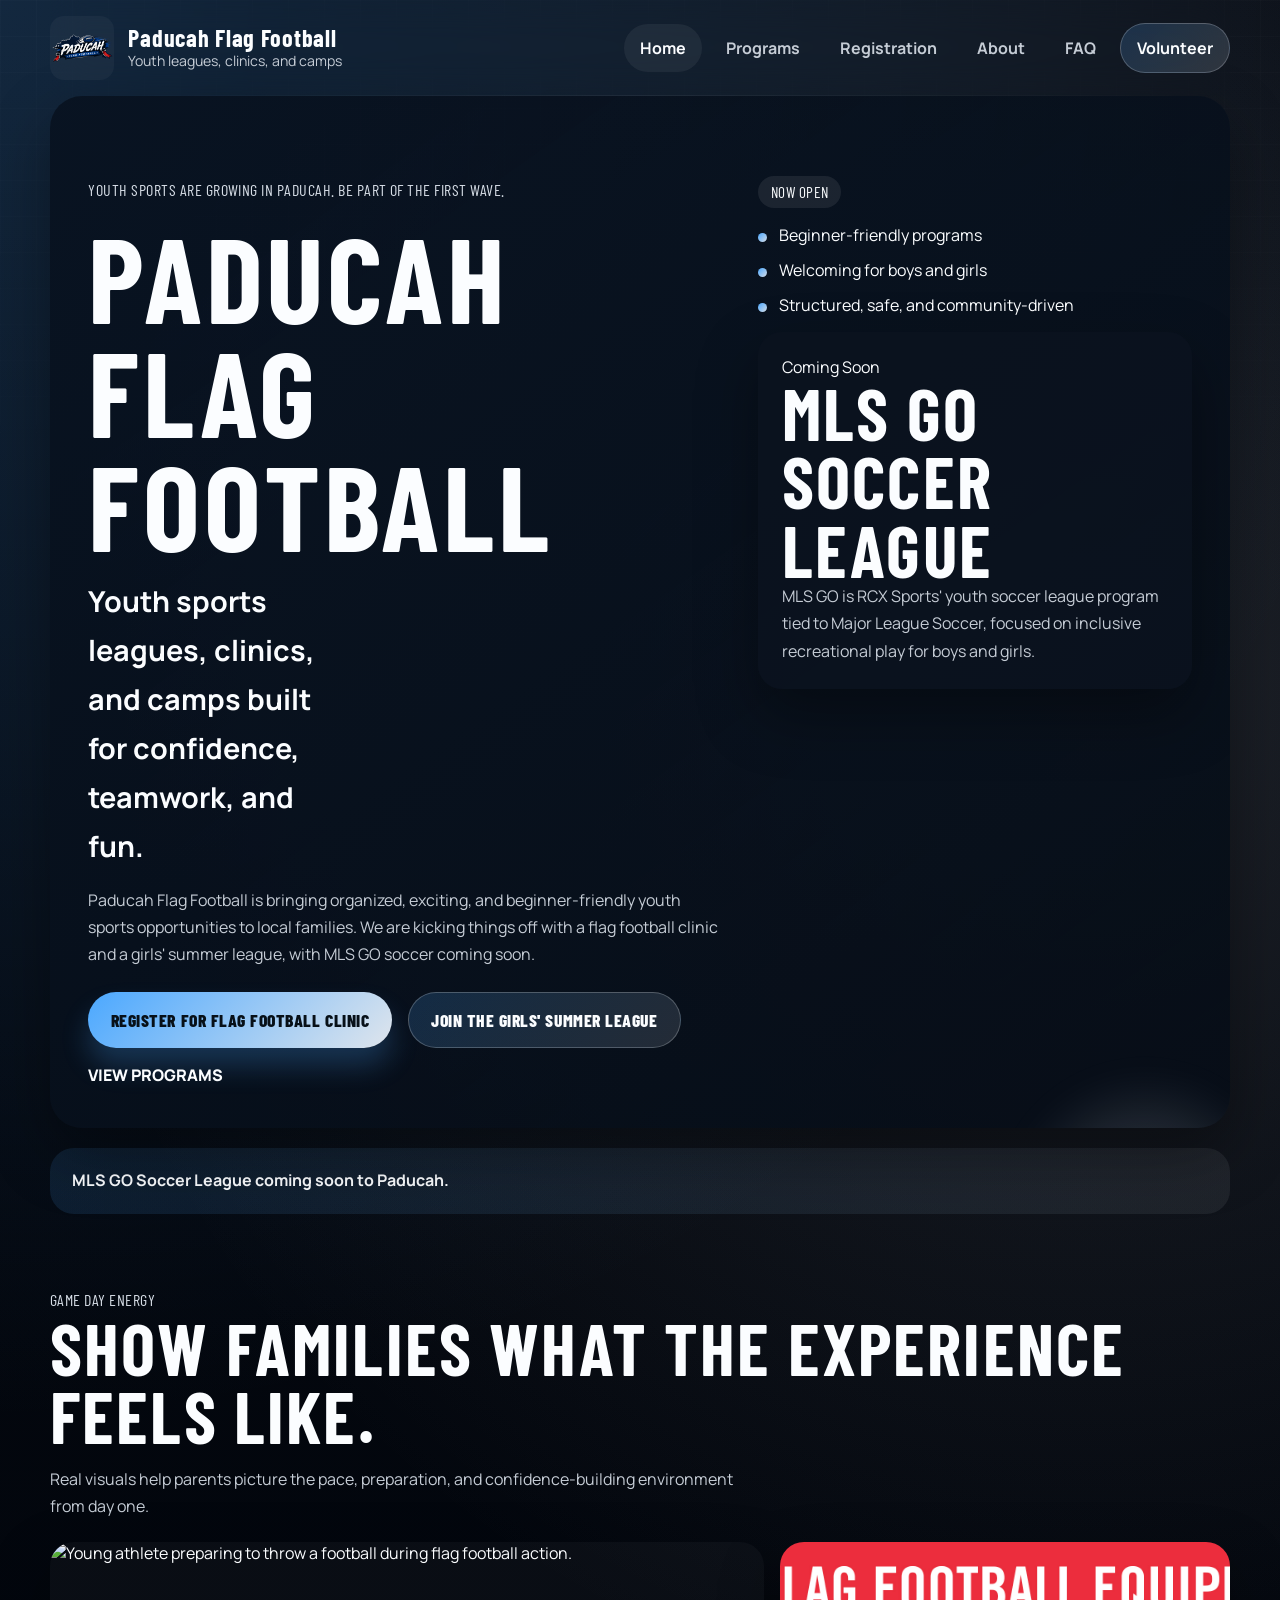
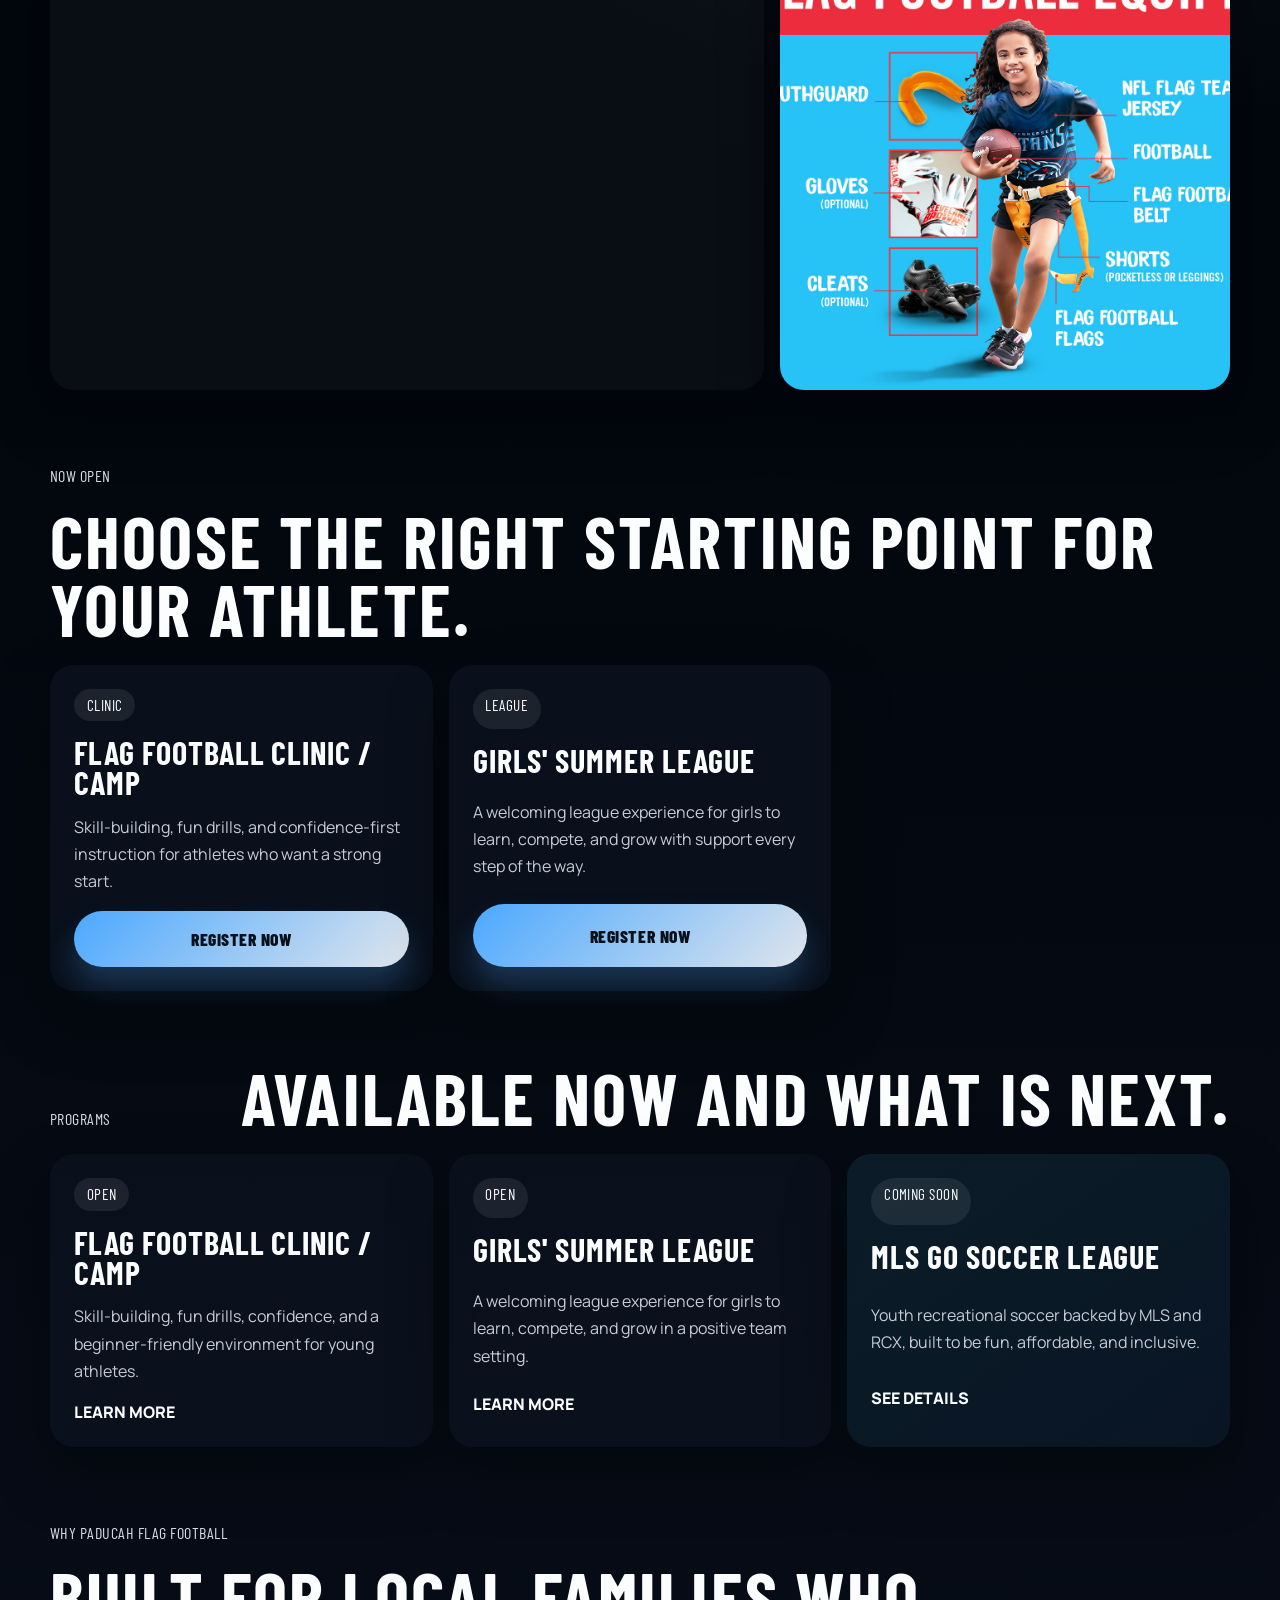
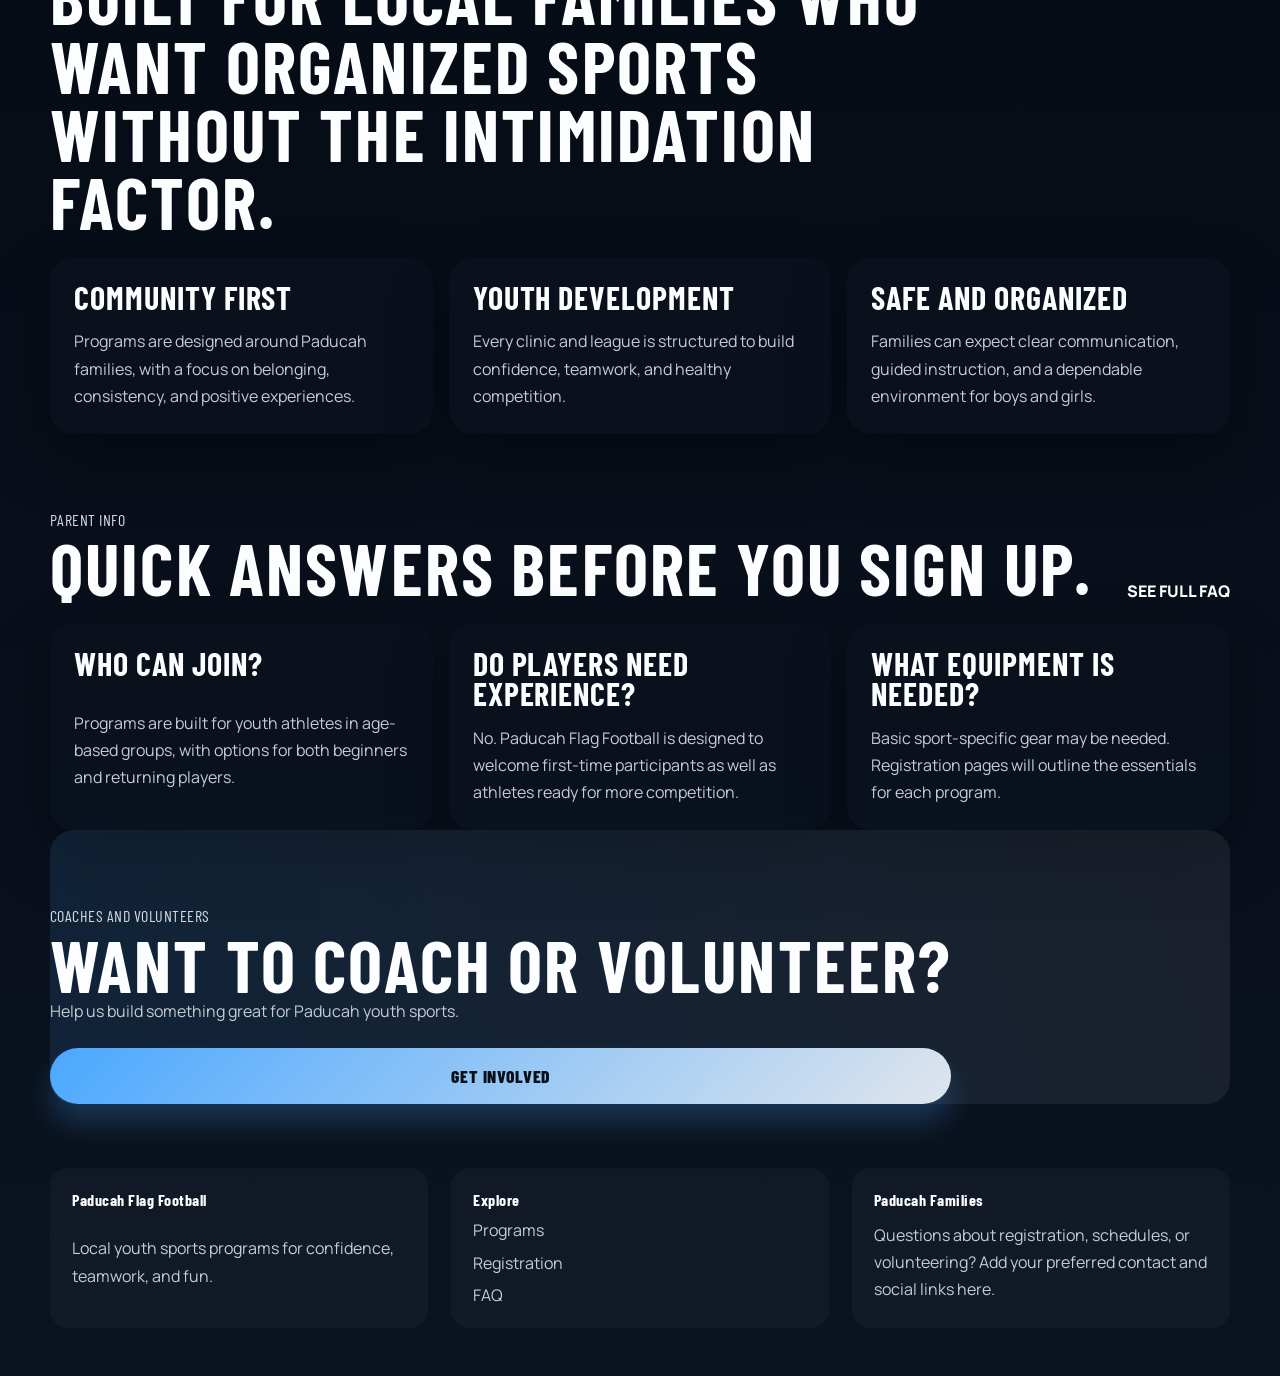
==== commit 302475a0: "Add new image assets for project: franklin-1.jpg, franklin-2.jpg, and league-action.jpg" ====
--- a/index.html
+++ b/index.html
@@ -75,6 +75,24 @@
         <p>MLS GO Soccer League coming soon to Paducah.</p>
       </section>
 
+      <section class="section-block image-showcase-section">
+        <div class="section-heading split-heading">
+          <div>
+            <p class="eyebrow">Game Day Energy</p>
+            <h2>Show families what the experience feels like.</h2>
+          </div>
+          <p>Real visuals help parents picture the pace, preparation, and confidence-building environment from day one.</p>
+        </div>
+        <div class="image-showcase-grid">
+          <figure class="image-card image-card-large">
+            <img src="images/drive-assets/franklin-1.jpg" alt="Young athlete preparing to throw a football during flag football action.">
+          </figure>
+          <figure class="image-card image-card-tall">
+            <img src="images/drive-assets/football-equipment-girl.jpg" alt="NFL FLAG equipment guide showing the basic items a player needs for flag football.">
+          </figure>
+        </div>
+      </section>
+
       <section class="section-block now-open-section">
         <div class="section-heading">
           <p class="eyebrow">Now Open</p>
--- a/assets/styles.css
+++ b/assets/styles.css
@@ -130,7 +130,7 @@
   position: absolute;
   inset: auto 0 0;
   height: 1px;
-  background: linear-gradient(90deg, transparent, rgba(255, 255, 255, 0.15), transparent);
+  background: linear-gradient(90deg, transparent, rgba(255, 255, 255, 0.06), transparent);
 }
 
 .brand {
@@ -149,7 +149,6 @@
   border-radius: 14px;
   overflow: hidden;
   background: rgba(255, 255, 255, 0.04);
-  border: 1px solid rgba(194, 201, 209, 0.22);
 }
 
 .brand-logo {
@@ -217,7 +216,6 @@
 .page-hero {
   position: relative;
   overflow: hidden;
-  border: 1px solid var(--line);
   border-radius: var(--radius-xl);
   background: linear-gradient(145deg, rgba(9, 19, 33, 0.96), rgba(6, 13, 23, 0.88));
   box-shadow: var(--shadow);
@@ -373,7 +371,6 @@
 .story-grid article,
 .why-grid article,
 .faq-preview-grid article {
-  border: 1px solid var(--line);
   border-radius: var(--radius-lg);
   background: var(--surface-soft);
   box-shadow: var(--shadow);
@@ -396,7 +393,6 @@
 .volunteer-banner {
   align-items: center;
   justify-content: space-between;
-  border: 1px solid rgba(194, 201, 209, 0.24);
   border-radius: var(--radius-lg);
   padding: 1.2rem 1.4rem;
   background: linear-gradient(90deg, rgba(75, 168, 255, 0.12), rgba(214, 221, 230, 0.08));
@@ -433,7 +429,9 @@
 .faq-preview-grid,
 .story-grid,
 .program-detail-grid,
-.registration-grid {
+.registration-grid,
+.image-showcase-grid,
+.support-media-layout {
   display: grid;
   gap: 1rem;
 }
@@ -478,7 +476,6 @@
 
 .registration-card dl div {
   padding-bottom: 1rem;
-  border-bottom: 1px solid rgba(255, 255, 255, 0.08);
 }
 
 .registration-card dl div:last-child {
@@ -508,7 +505,6 @@
   display: grid;
   gap: 0.65rem;
   padding: 1.4rem;
-  border: 1px solid var(--line);
   border-radius: var(--radius-md);
   background: rgba(255, 255, 255, 0.03);
 }
@@ -519,6 +515,61 @@
 
 .site-footer a:hover {
   color: var(--text);
+}
+
+.image-showcase-section .section-heading p:last-child,
+.support-strip p,
+.support-copy-card p {
+  max-width: 44rem;
+}
+
+.image-card {
+  margin: 0;
+  overflow: hidden;
+  border-radius: var(--radius-lg);
+  background: rgba(255, 255, 255, 0.03);
+  box-shadow: var(--shadow);
+}
+
+.image-card img {
+  display: block;
+  width: 100%;
+  height: 100%;
+  object-fit: cover;
+}
+
+.image-card-large {
+  min-height: 21rem;
+}
+
+.image-card-tall {
+  min-height: 21rem;
+}
+
+.image-card-wide {
+  min-height: 20rem;
+}
+
+.image-card-portrait {
+  min-height: 28rem;
+}
+
+.support-copy-card {
+  display: grid;
+  gap: 1rem;
+  align-content: center;
+  padding: 1.5rem;
+  border-radius: var(--radius-lg);
+  background: var(--surface-soft);
+  box-shadow: var(--shadow);
+}
+
+.support-copy-card .button {
+  width: fit-content;
+}
+
+.volunteer-media-layout .support-copy-card {
+  min-height: 28rem;
 }
 
 .inner-page-shell .site-footer {
@@ -543,8 +594,19 @@
   .story-grid,
   .program-detail-grid,
   .registration-grid,
+  .image-showcase-grid,
+  .support-media-layout,
   .site-footer {
     grid-template-columns: repeat(2, minmax(0, 1fr));
+  }
+
+  .image-card-large {
+    min-height: 28rem;
+  }
+
+  .image-card-tall,
+  .image-card-wide {
+    min-height: 28rem;
   }
 }
 
@@ -560,6 +622,10 @@
   .program-detail-grid,
   .registration-grid {
     grid-template-columns: repeat(3, minmax(0, 1fr));
+  }
+
+  .image-showcase-grid {
+    grid-template-columns: 1.35fr 0.85fr;
   }
 
   .story-grid {
@@ -583,7 +649,6 @@
     flex-direction: column;
     align-items: stretch;
     padding: 0.8rem;
-    border: 1px solid var(--line);
     border-radius: 24px;
     background: rgba(7, 15, 24, 0.98);
     box-shadow: var(--shadow);
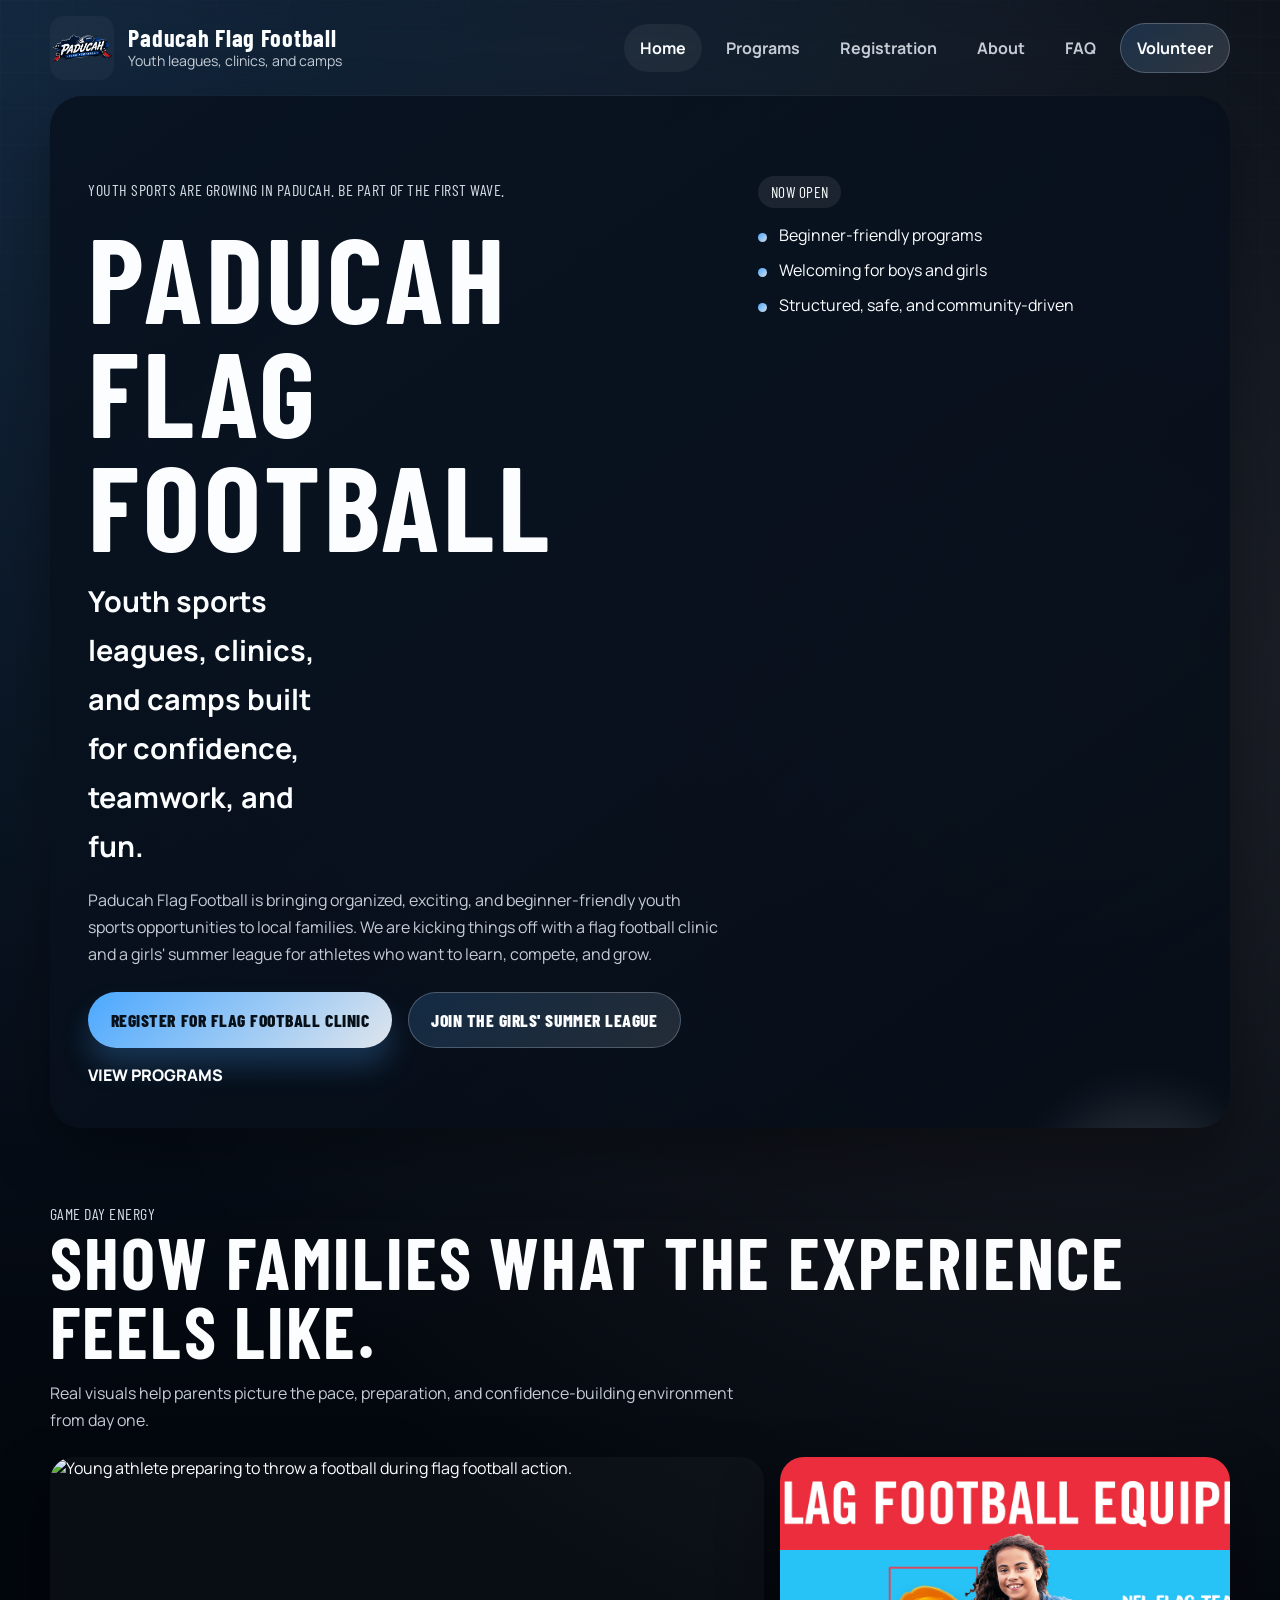
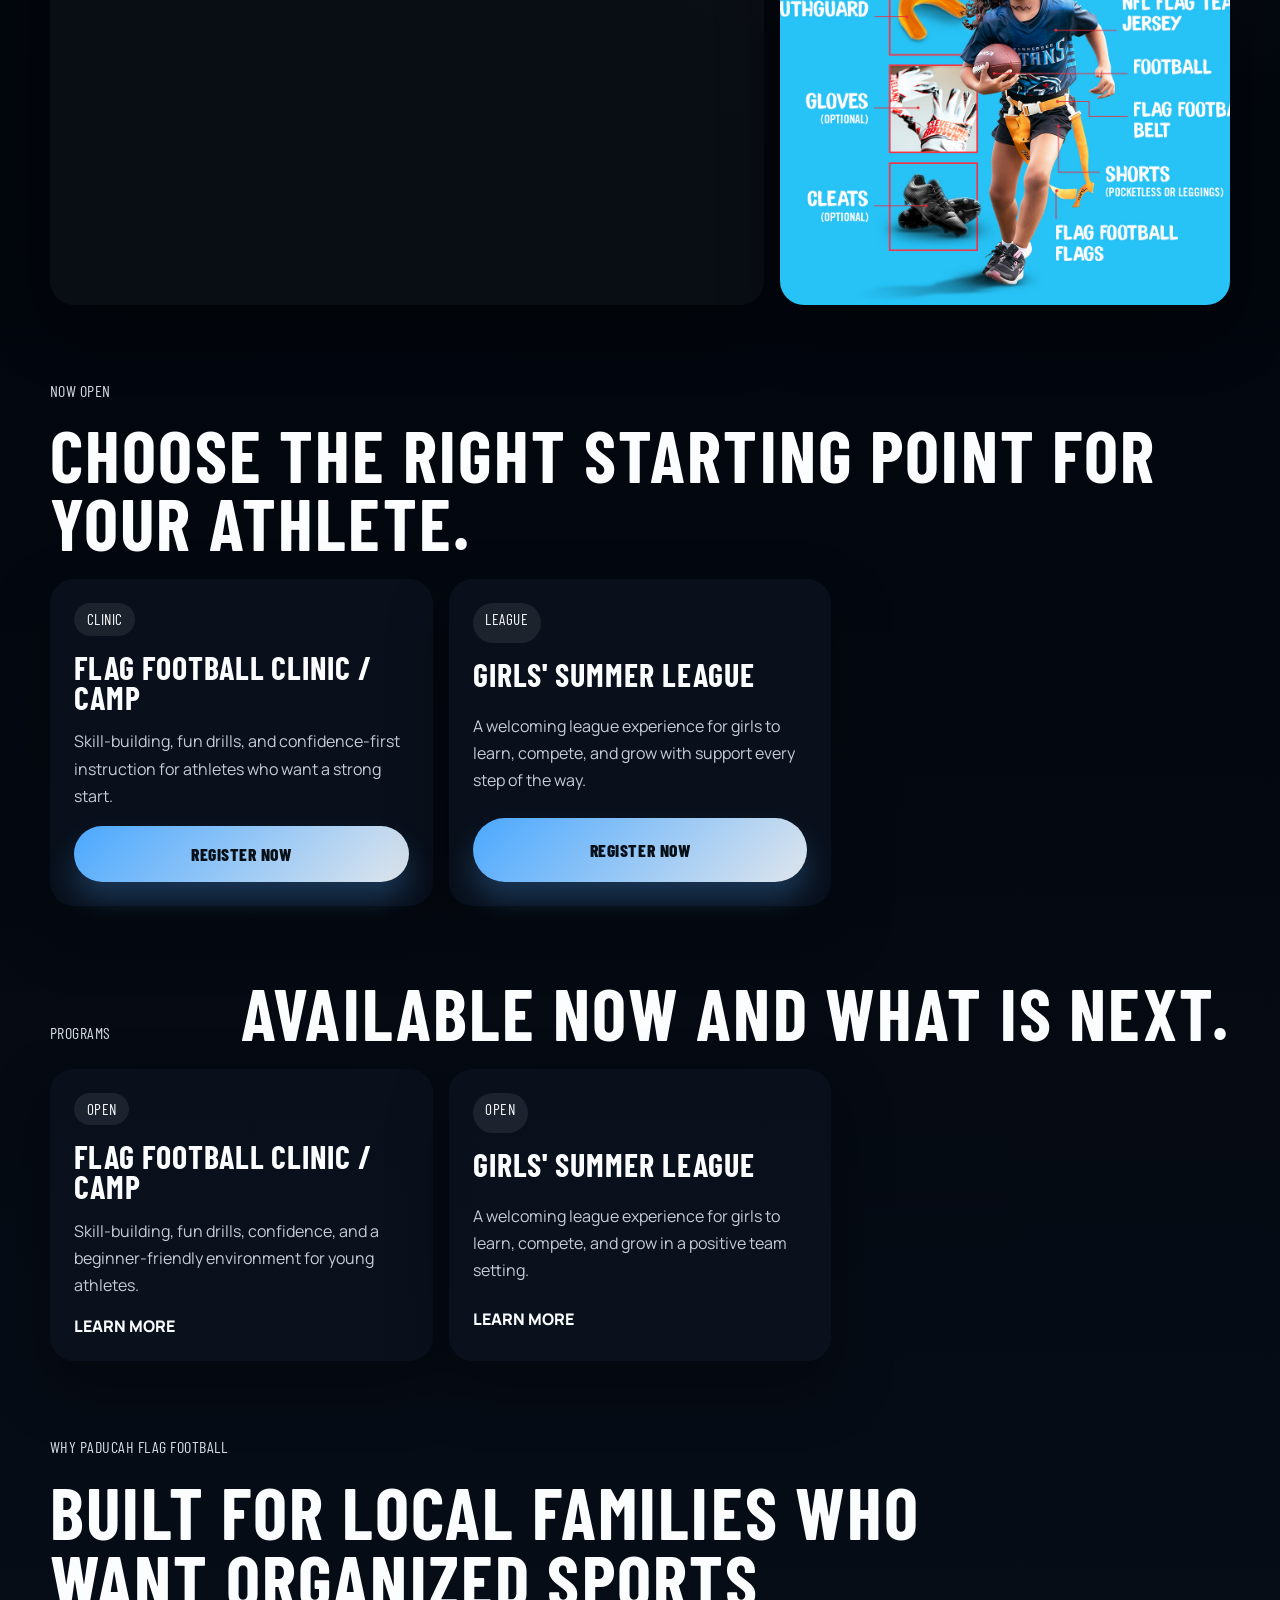
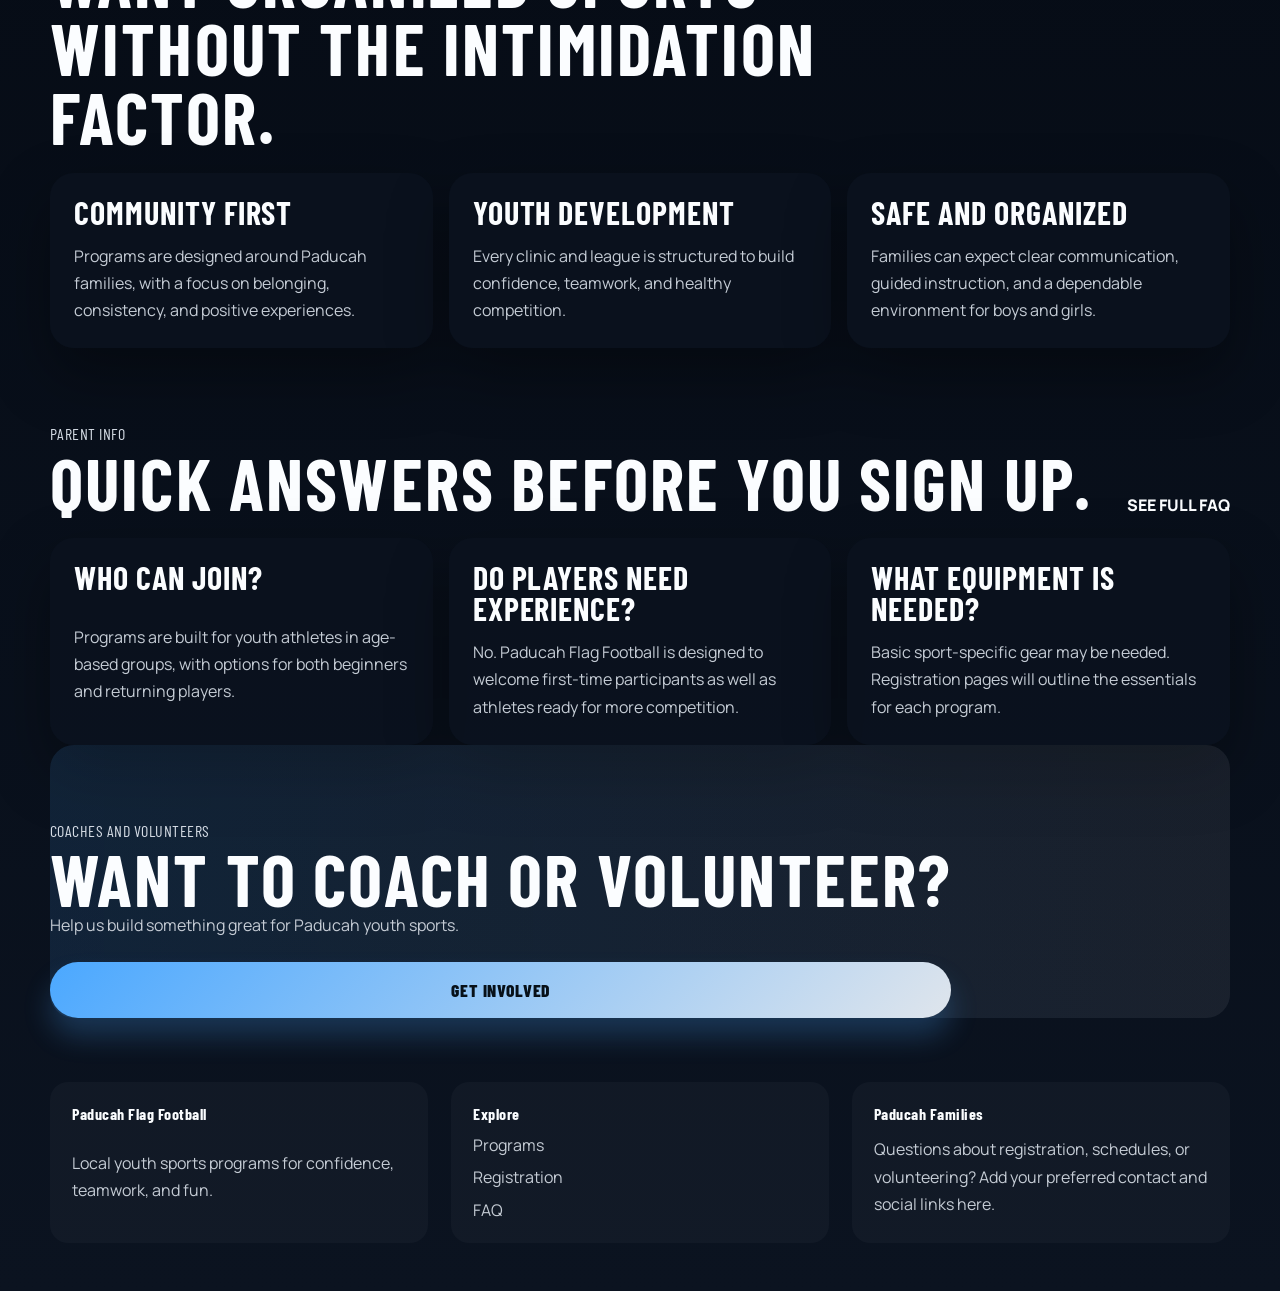
==== commit 8ad36af1: "Add new media assets for NFL promotional content - Added a new video file: PREROLL_NFL FLAG_15_Chase" ====
--- a/index.html
+++ b/index.html
@@ -46,7 +46,7 @@
           <p class="hero-lead">Youth sports leagues, clinics, and camps built for confidence, teamwork, and fun.</p>
           <p>
             Paducah Flag Football is bringing organized, exciting, and beginner-friendly youth sports opportunities to local families.
-            We are kicking things off with a flag football clinic and a girls' summer league, with MLS GO soccer coming soon.
+            We are kicking things off with a flag football clinic and a girls' summer league for athletes who want to learn, compete, and grow.
           </p>
           <div class="hero-actions">
             <a class="button button-primary" href="registration.html#flag-football">Register for Flag Football Clinic</a>
@@ -61,18 +61,7 @@
             <li>Welcoming for boys and girls</li>
             <li>Structured, safe, and community-driven</li>
           </ul>
-          <div class="hero-card">
-            <span>Coming Soon</span>
-            <h2>MLS GO Soccer League</h2>
-            <p>
-              MLS GO is RCX Sports' youth soccer league program tied to Major League Soccer, focused on inclusive recreational play for boys and girls.
-            </p>
-          </div>
-        </div>
-      </section>
-
-      <section class="announcement-strip">
-        <p>MLS GO Soccer League coming soon to Paducah.</p>
+        </div>
       </section>
 
       <section class="section-block image-showcase-section">
@@ -131,12 +120,6 @@
             <h3>Girls' Summer League</h3>
             <p>A welcoming league experience for girls to learn, compete, and grow in a positive team setting.</p>
             <a class="inline-link" href="programs.html#girls-summer-program">Learn more</a>
-          </article>
-          <article class="program-card soon-card">
-            <span class="card-tag">Coming Soon</span>
-            <h3>MLS GO Soccer League</h3>
-            <p>Youth recreational soccer backed by MLS and RCX, built to be fun, affordable, and inclusive.</p>
-            <a class="inline-link" href="programs.html#mls-go-program">See details</a>
           </article>
         </div>
       </section>
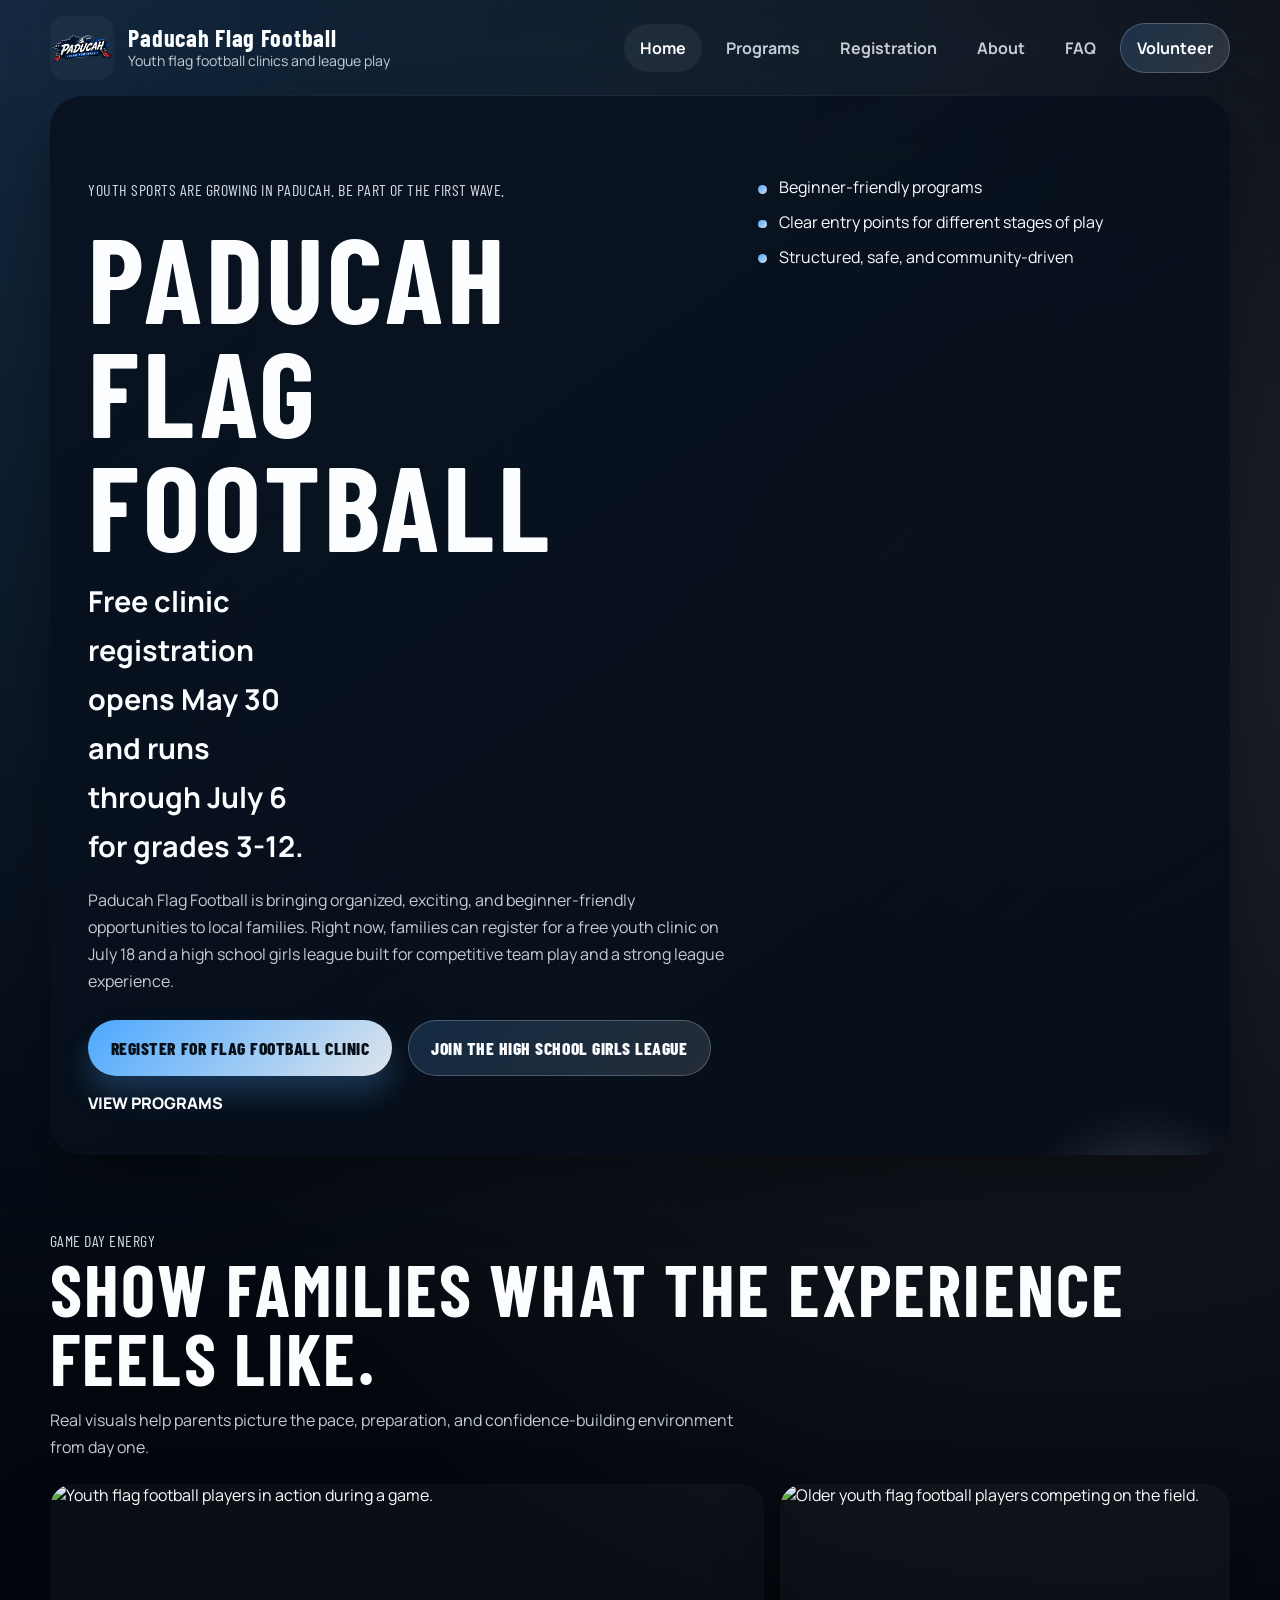
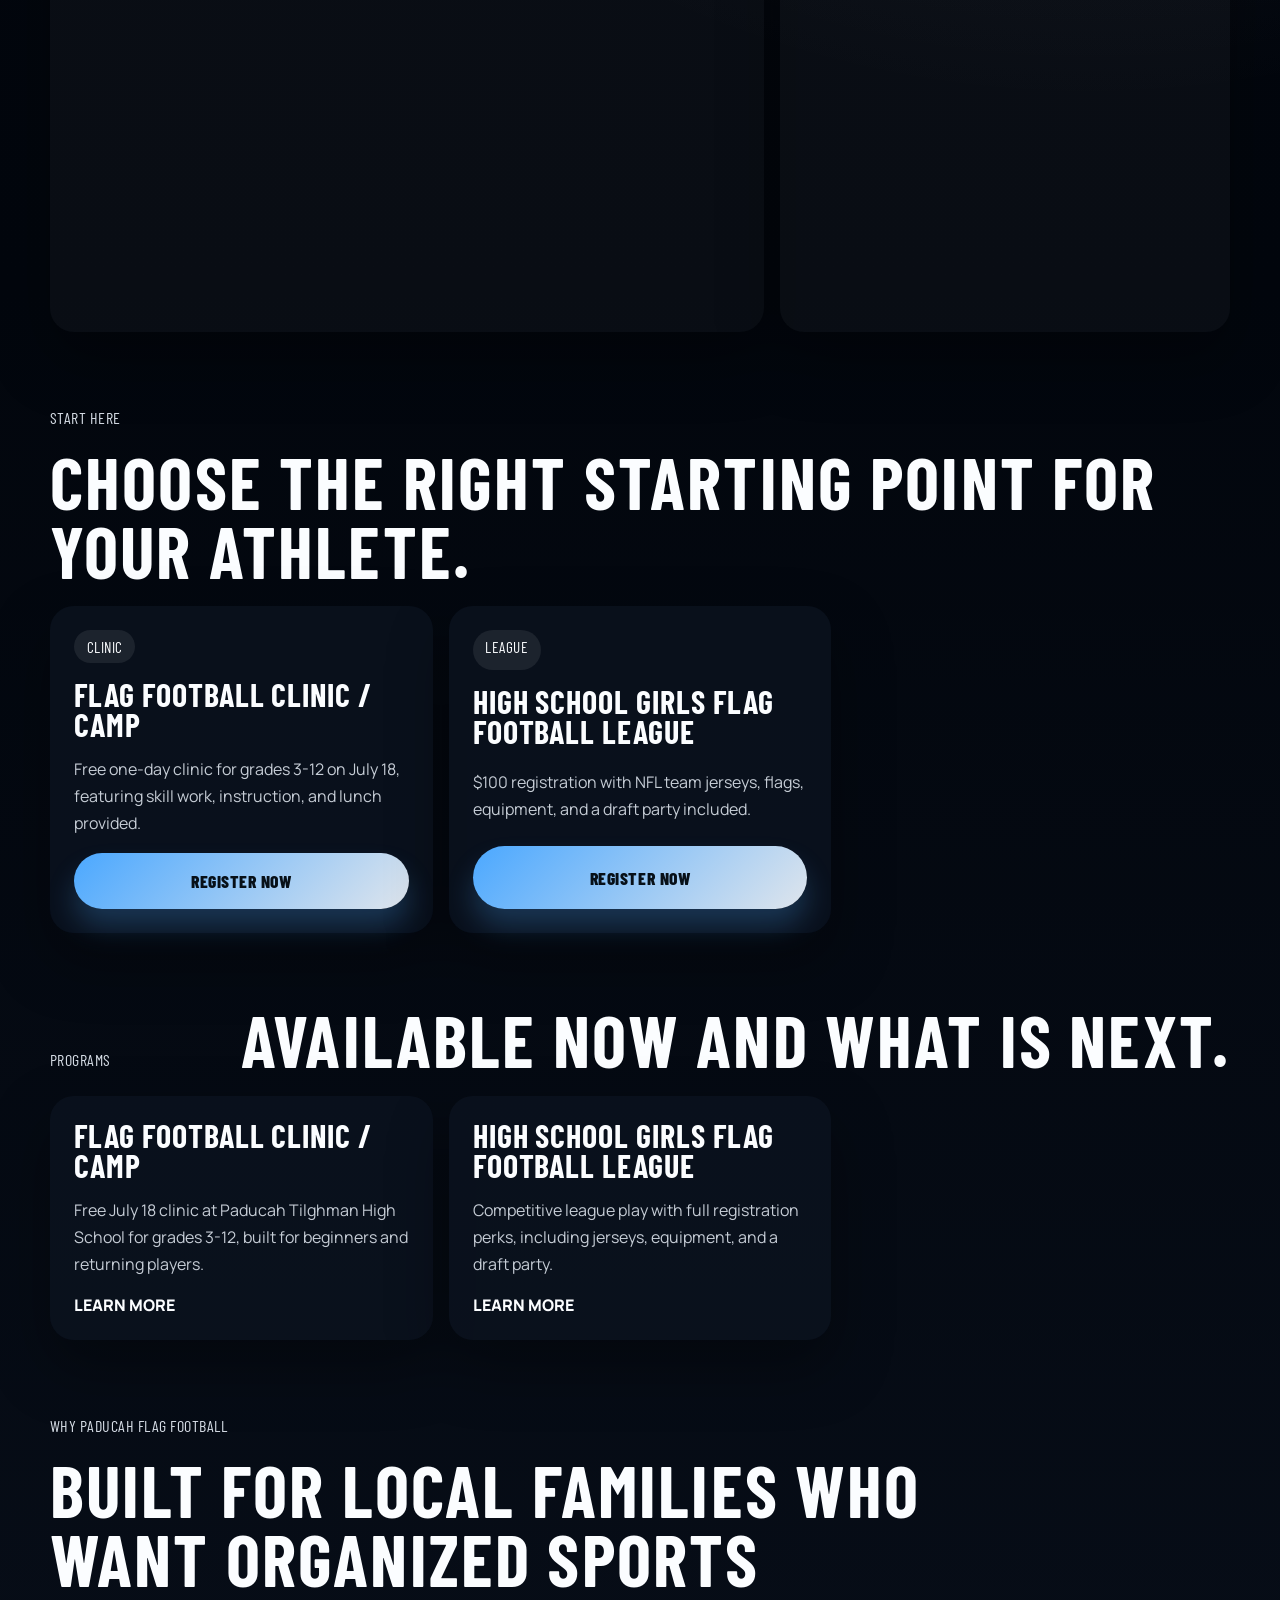
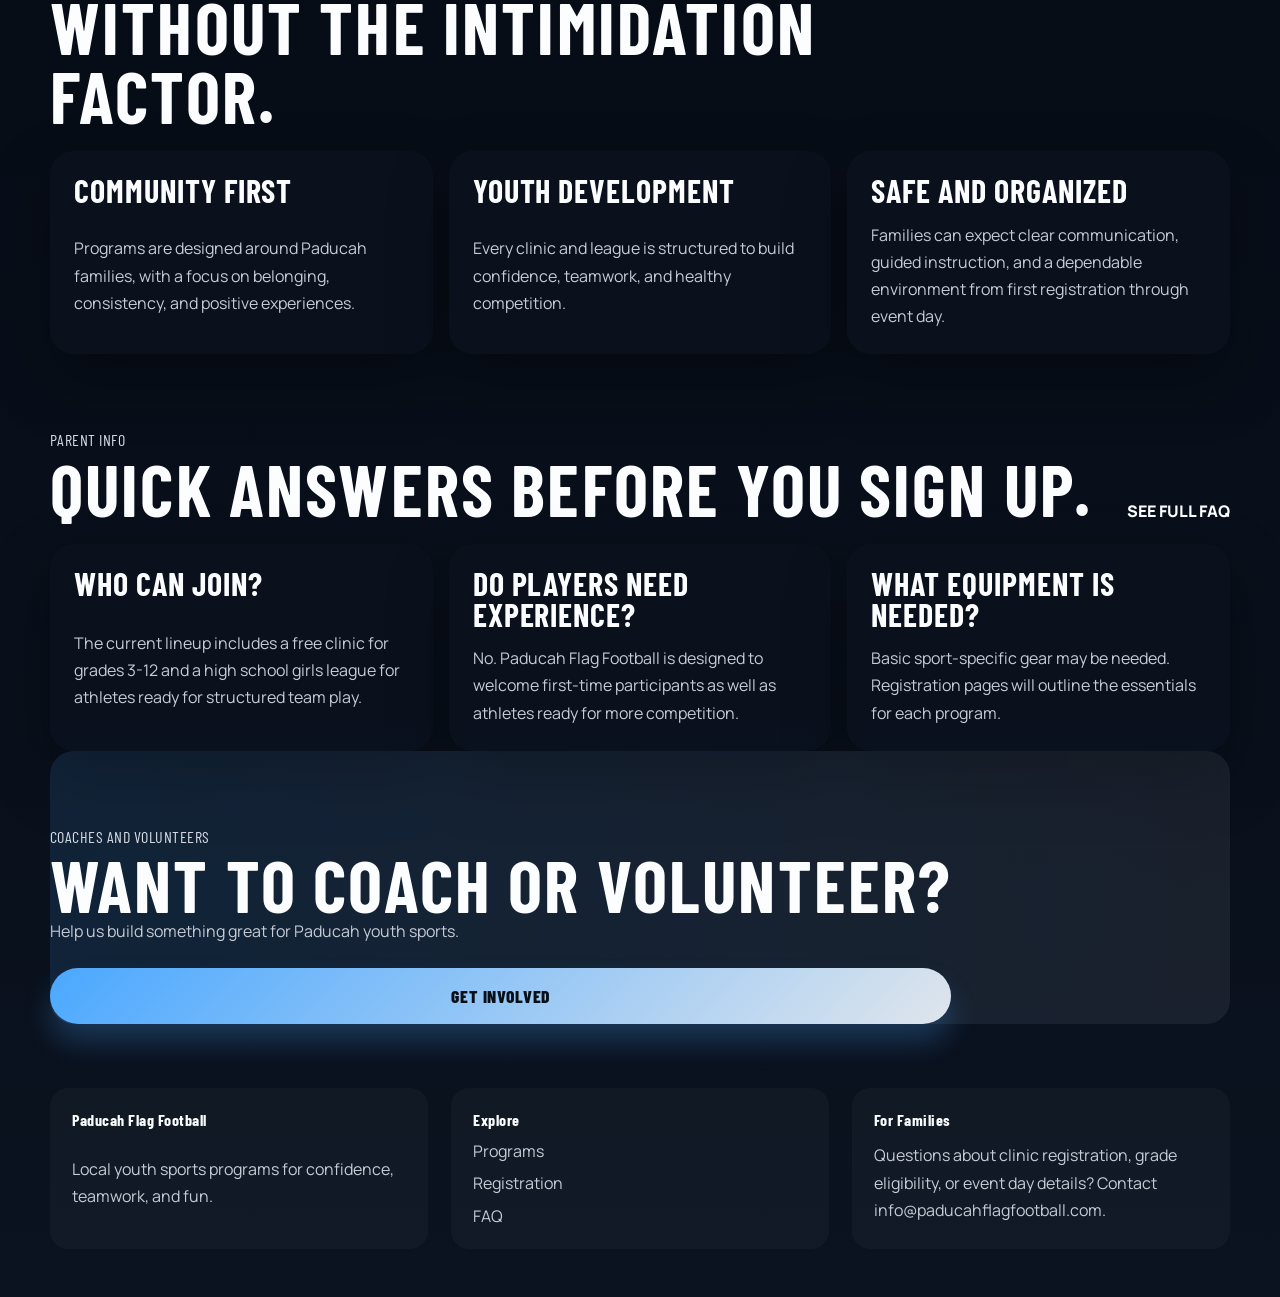
==== commit e2a28541: "Update content and structure across multiple pages for Paducah Flag Football, enhancing clarity on p" ====
--- a/index.html
+++ b/index.html
@@ -3,10 +3,10 @@
 <head>
   <meta charset="UTF-8">
   <meta name="viewport" content="width=device-width, initial-scale=1.0">
-  <title>Paducah Flag Football | Youth Leagues, Clinics, and Camps</title>
+  <title>Paducah Flag Football | Free Youth Flag Football Clinic</title>
   <meta
     name="description"
-    content="Paducah Flag Football offers beginner-friendly youth leagues, clinics, and camps focused on confidence, teamwork, and fun."
+    content="Register May 30 through July 6 for the free Paducah Flag Football Clinic on July 18 at Paducah Tilghman High School for grades 3-12."
   >
   <link rel="preconnect" href="https://fonts.googleapis.com">
   <link rel="preconnect" href="https://fonts.gstatic.com" crossorigin>
@@ -22,7 +22,7 @@
         </span>
         <span class="brand-text">
           <strong>Paducah Flag Football</strong>
-          <span>Youth leagues, clinics, and camps</span>
+          <span>Youth flag football clinics and league play</span>
         </span>
       </a>
       <button class="menu-toggle" type="button" aria-expanded="false" aria-controls="site-nav">
@@ -43,22 +43,21 @@
         <div class="hero-copy">
           <p class="eyebrow">Youth sports are growing in Paducah. Be part of the first wave.</p>
           <h1>Paducah Flag Football</h1>
-          <p class="hero-lead">Youth sports leagues, clinics, and camps built for confidence, teamwork, and fun.</p>
+          <p class="hero-lead">Free clinic registration opens May 30 and runs through July 6 for grades 3-12.</p>
           <p>
-            Paducah Flag Football is bringing organized, exciting, and beginner-friendly youth sports opportunities to local families.
-            We are kicking things off with a flag football clinic and a girls' summer league for athletes who want to learn, compete, and grow.
+            Paducah Flag Football is bringing organized, exciting, and beginner-friendly opportunities to local families.
+            Right now, families can register for a free youth clinic on July 18 and a high school girls league built for competitive team play and a strong league experience.
           </p>
           <div class="hero-actions">
             <a class="button button-primary" href="registration.html#flag-football">Register for Flag Football Clinic</a>
-            <a class="button button-secondary" href="registration.html#girls-summer">Join the Girls' Summer League</a>
+            <a class="button button-secondary" href="registration.html#girls-summer">Join the High School Girls League</a>
           </div>
           <a class="inline-link" href="programs.html">View Programs</a>
         </div>
         <div class="hero-panel">
-          <div class="hero-badge">Now Open</div>
           <ul class="hero-points">
             <li>Beginner-friendly programs</li>
-            <li>Welcoming for boys and girls</li>
+            <li>Clear entry points for different stages of play</li>
             <li>Structured, safe, and community-driven</li>
           </ul>
         </div>
@@ -74,30 +73,30 @@
         </div>
         <div class="image-showcase-grid">
           <figure class="image-card image-card-large">
-            <img src="images/drive-assets/franklin-1.jpg" alt="Young athlete preparing to throw a football during flag football action.">
+            <img src="images/NFLassets/NFL-Flag_A32SI_CAMB_14U_NFC_FALCONS_01094.jpg" alt="Youth flag football players in action during a game.">
           </figure>
           <figure class="image-card image-card-tall">
-            <img src="images/drive-assets/football-equipment-girl.jpg" alt="NFL FLAG equipment guide showing the basic items a player needs for flag football.">
+            <img src="images/NFLassets/NFL-Flag_A32SI_CAMB_17U_NFC_PANTHERS_16436.jpg" alt="Older youth flag football players competing on the field.">
           </figure>
         </div>
       </section>
 
       <section class="section-block now-open-section">
         <div class="section-heading">
-          <p class="eyebrow">Now Open</p>
+          <p class="eyebrow">Start Here</p>
           <h2>Choose the right starting point for your athlete.</h2>
         </div>
         <div class="registration-highlight-grid">
           <article class="highlight-card">
             <span class="card-tag">Clinic</span>
             <h3>Flag Football Clinic / Camp</h3>
-            <p>Skill-building, fun drills, and confidence-first instruction for athletes who want a strong start.</p>
+            <p>Free one-day clinic for grades 3-12 on July 18, featuring skill work, instruction, and lunch provided.</p>
             <a class="button button-primary" href="registration.html#flag-football">Register Now</a>
           </article>
           <article class="highlight-card">
             <span class="card-tag">League</span>
-            <h3>Girls' Summer League</h3>
-            <p>A welcoming league experience for girls to learn, compete, and grow with support every step of the way.</p>
+            <h3>High School Girls Flag Football League</h3>
+            <p>$100 registration with NFL team jerseys, flags, equipment, and a draft party included.</p>
             <a class="button button-primary" href="registration.html#girls-summer">Register Now</a>
           </article>
         </div>
@@ -110,15 +109,13 @@
         </div>
         <div class="program-grid">
           <article class="program-card">
-            <span class="card-tag">Open</span>
             <h3>Flag Football Clinic / Camp</h3>
-            <p>Skill-building, fun drills, confidence, and a beginner-friendly environment for young athletes.</p>
+            <p>Free July 18 clinic at Paducah Tilghman High School for grades 3-12, built for beginners and returning players.</p>
             <a class="inline-link" href="programs.html#flag-football-program">Learn more</a>
           </article>
           <article class="program-card">
-            <span class="card-tag">Open</span>
-            <h3>Girls' Summer League</h3>
-            <p>A welcoming league experience for girls to learn, compete, and grow in a positive team setting.</p>
+            <h3>High School Girls Flag Football League</h3>
+            <p>Competitive league play with full registration perks, including jerseys, equipment, and a draft party.</p>
             <a class="inline-link" href="programs.html#girls-summer-program">Learn more</a>
           </article>
         </div>
@@ -140,7 +137,7 @@
           </article>
           <article>
             <h3>Safe and Organized</h3>
-            <p>Families can expect clear communication, guided instruction, and a dependable environment for boys and girls.</p>
+            <p>Families can expect clear communication, guided instruction, and a dependable environment from first registration through event day.</p>
           </article>
         </div>
       </section>
@@ -156,7 +153,7 @@
         <div class="faq-preview-grid">
           <article>
             <h3>Who can join?</h3>
-            <p>Programs are built for youth athletes in age-based groups, with options for both beginners and returning players.</p>
+            <p>The current lineup includes a free clinic for grades 3-12 and a high school girls league for athletes ready for structured team play.</p>
           </article>
           <article>
             <h3>Do players need experience?</h3>
@@ -191,8 +188,8 @@
         <a href="faq.html">FAQ</a>
       </div>
       <div>
-        <strong>Paducah Families</strong>
-        <p>Questions about registration, schedules, or volunteering? Add your preferred contact and social links here.</p>
+        <strong>For Families</strong>
+        <p>Questions about clinic registration, grade eligibility, or event day details? Contact <a href="mailto:info@paducahflagfootball.com">info@paducahflagfootball.com</a>.</p>
       </div>
     </footer>
   </div>
--- a/assets/styles.css
+++ b/assets/styles.css
@@ -628,6 +628,11 @@
     grid-template-columns: 1.35fr 0.85fr;
   }
 
+  .equipment-media-layout {
+    grid-template-columns: 0.8fr 1.2fr;
+    align-items: stretch;
+  }
+
   .story-grid {
     grid-template-columns: repeat(2, minmax(0, 1fr));
   }
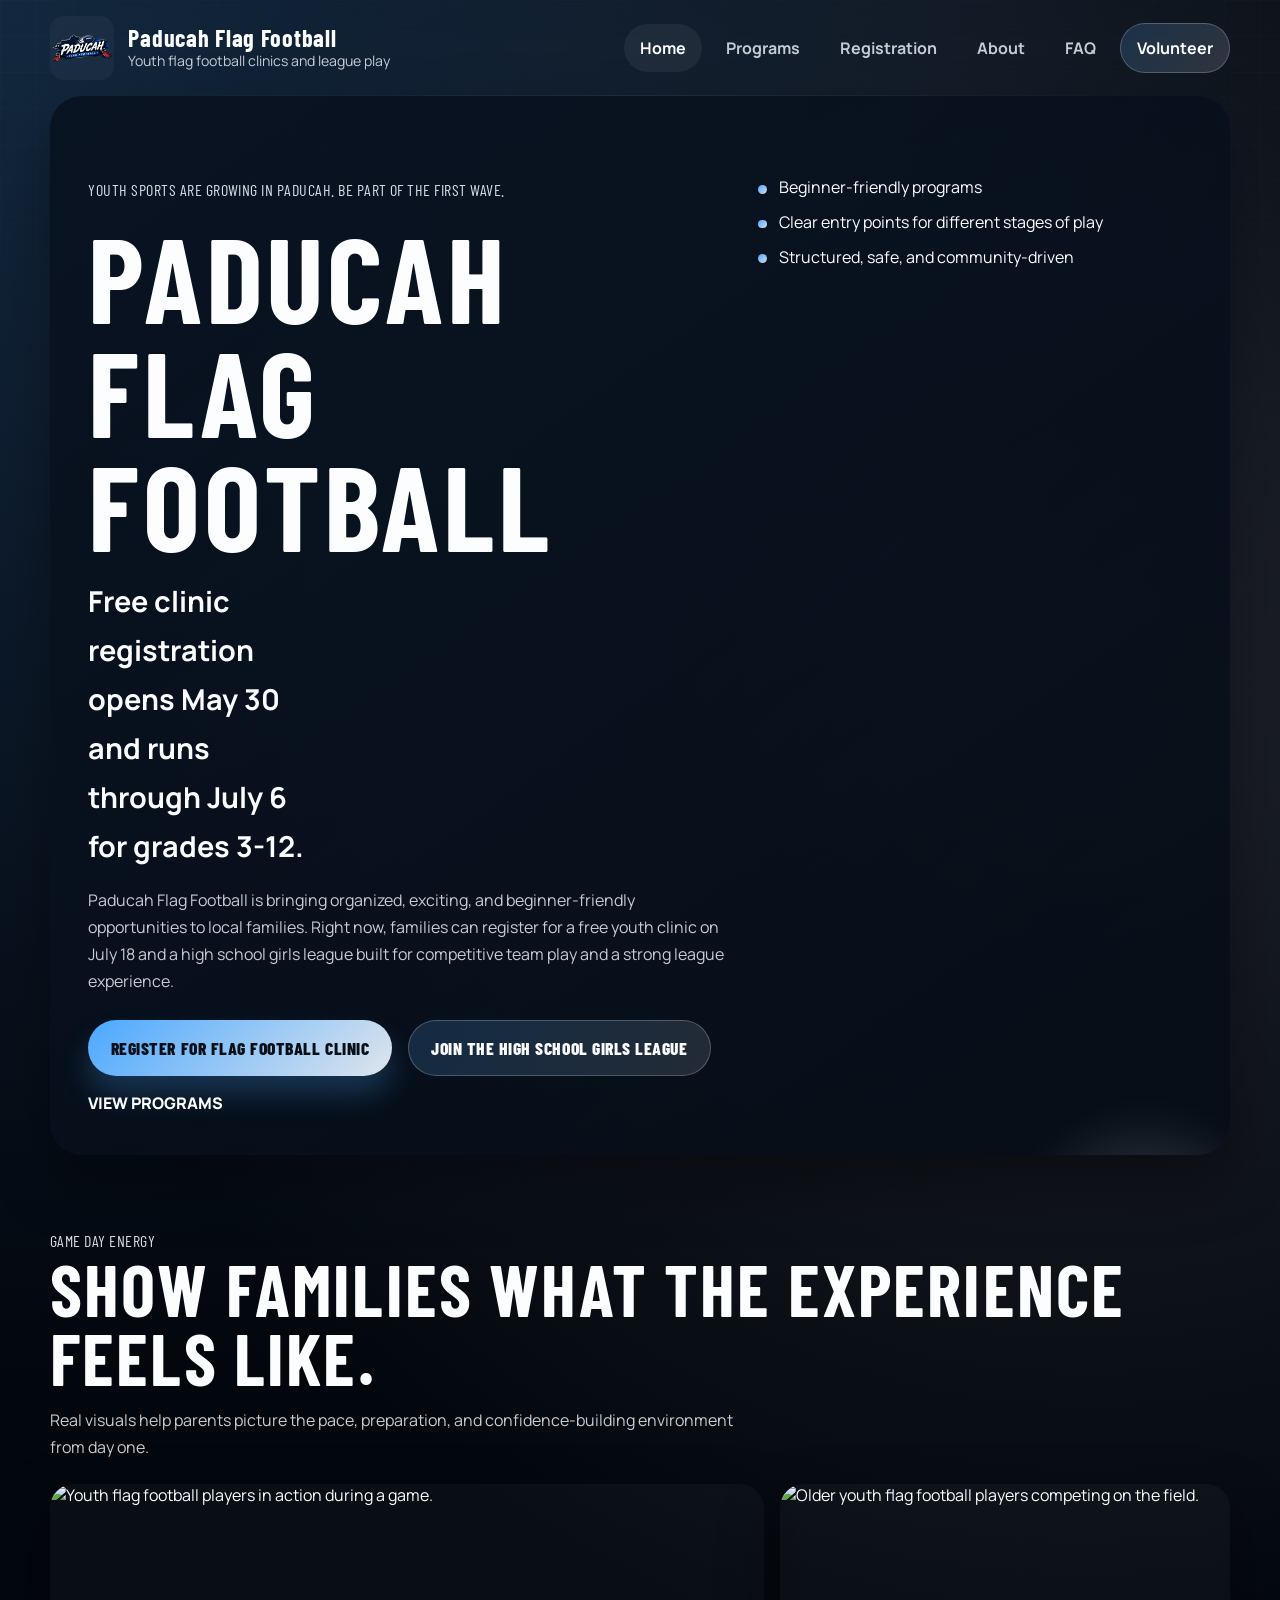
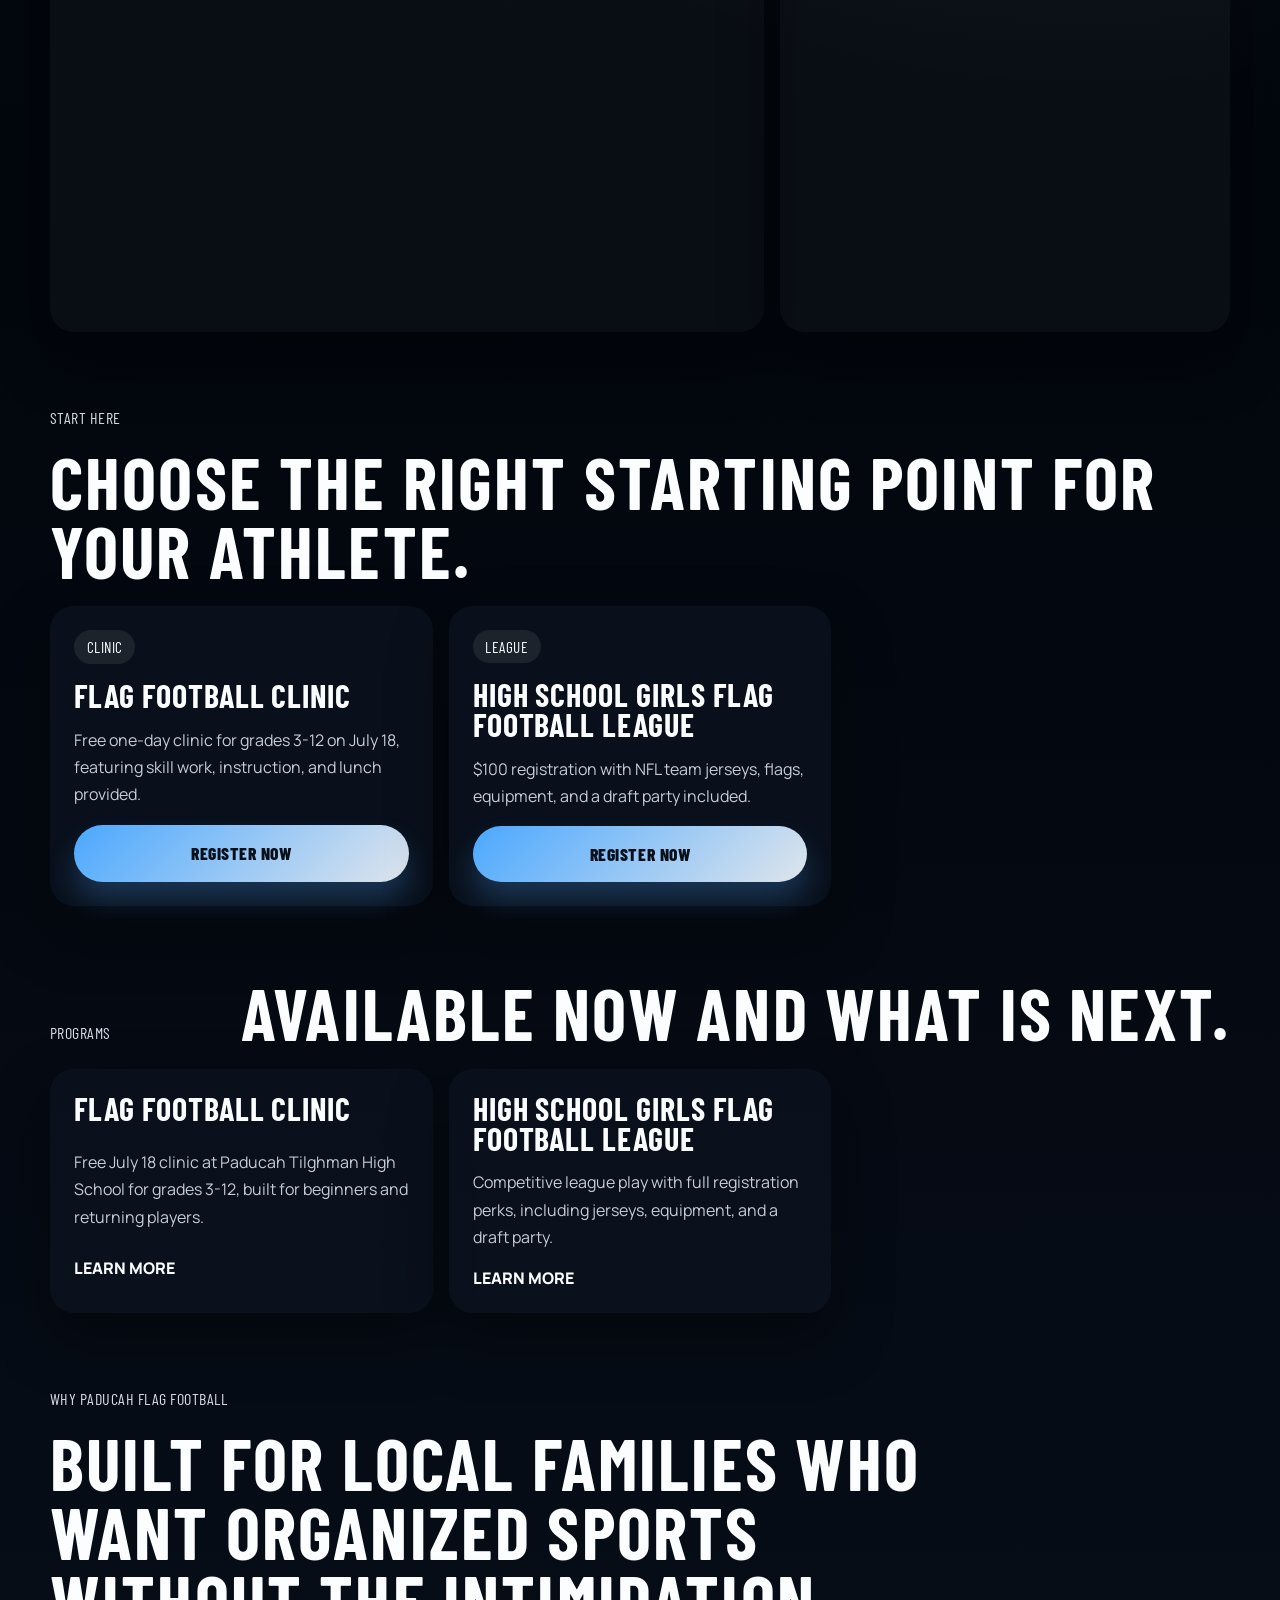
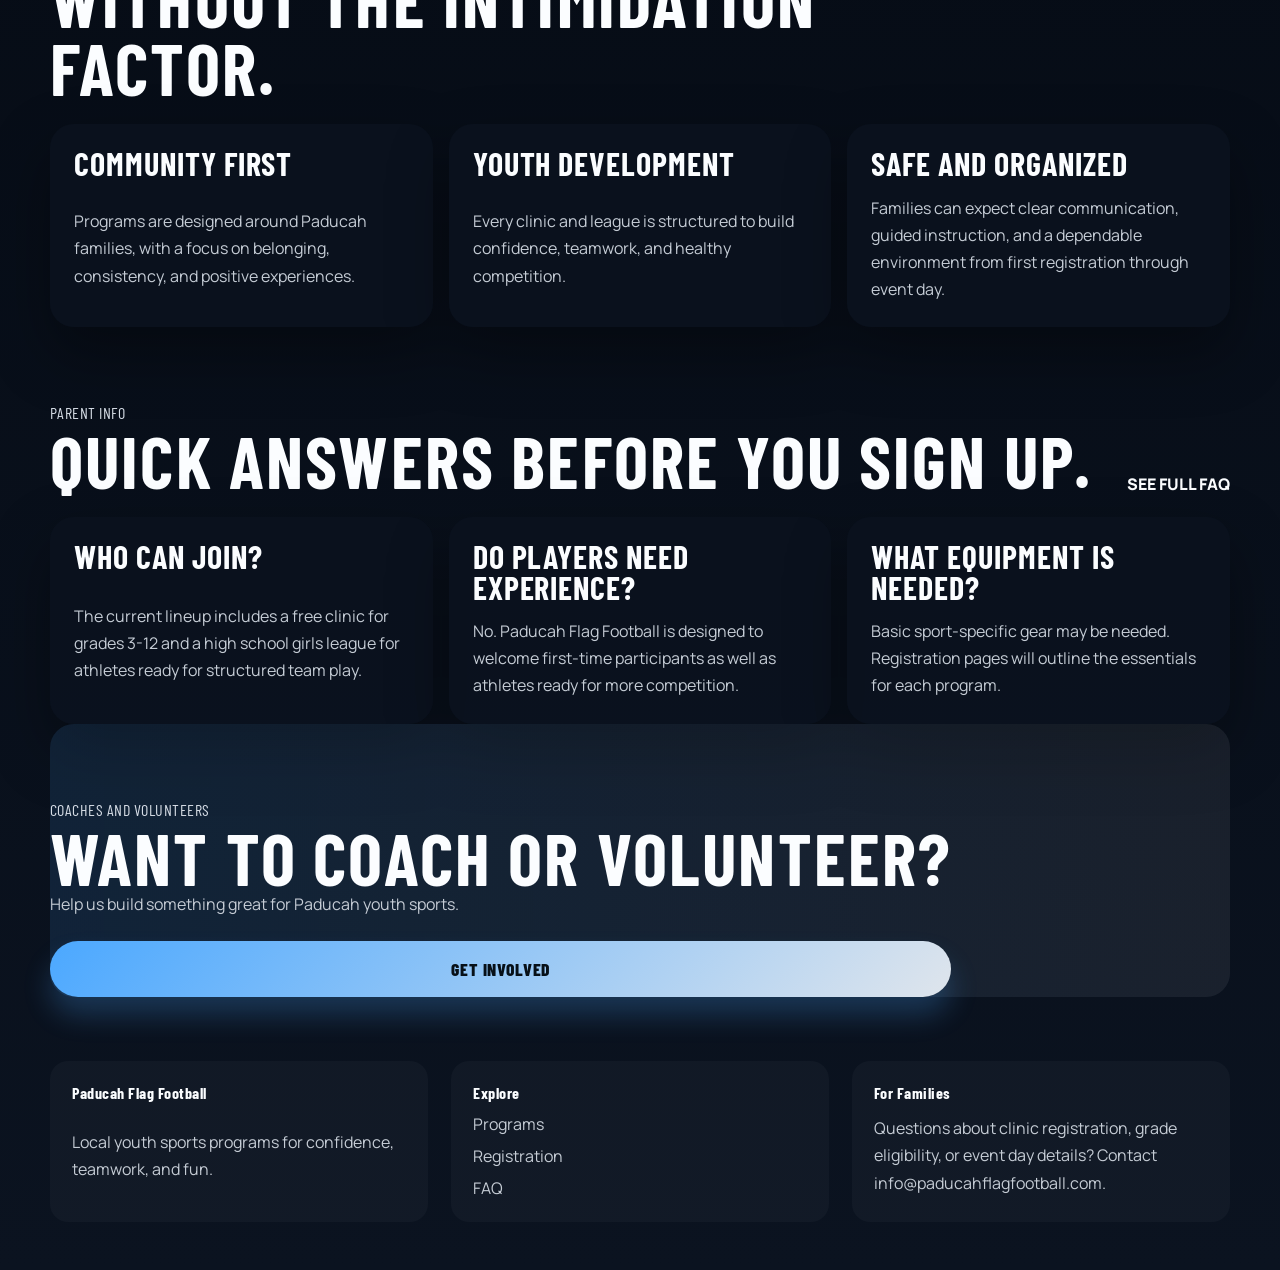
==== commit 3a05f979: "removed camp" ====
--- a/index.html
+++ b/index.html
@@ -89,7 +89,7 @@
         <div class="registration-highlight-grid">
           <article class="highlight-card">
             <span class="card-tag">Clinic</span>
-            <h3>Flag Football Clinic / Camp</h3>
+            <h3>Flag Football Clinic</h3>
             <p>Free one-day clinic for grades 3-12 on July 18, featuring skill work, instruction, and lunch provided.</p>
             <a class="button button-primary" href="registration.html#flag-football">Register Now</a>
           </article>
@@ -109,7 +109,7 @@
         </div>
         <div class="program-grid">
           <article class="program-card">
-            <h3>Flag Football Clinic / Camp</h3>
+            <h3>Flag Football Clinic</h3>
             <p>Free July 18 clinic at Paducah Tilghman High School for grades 3-12, built for beginners and returning players.</p>
             <a class="inline-link" href="programs.html#flag-football-program">Learn more</a>
           </article>
